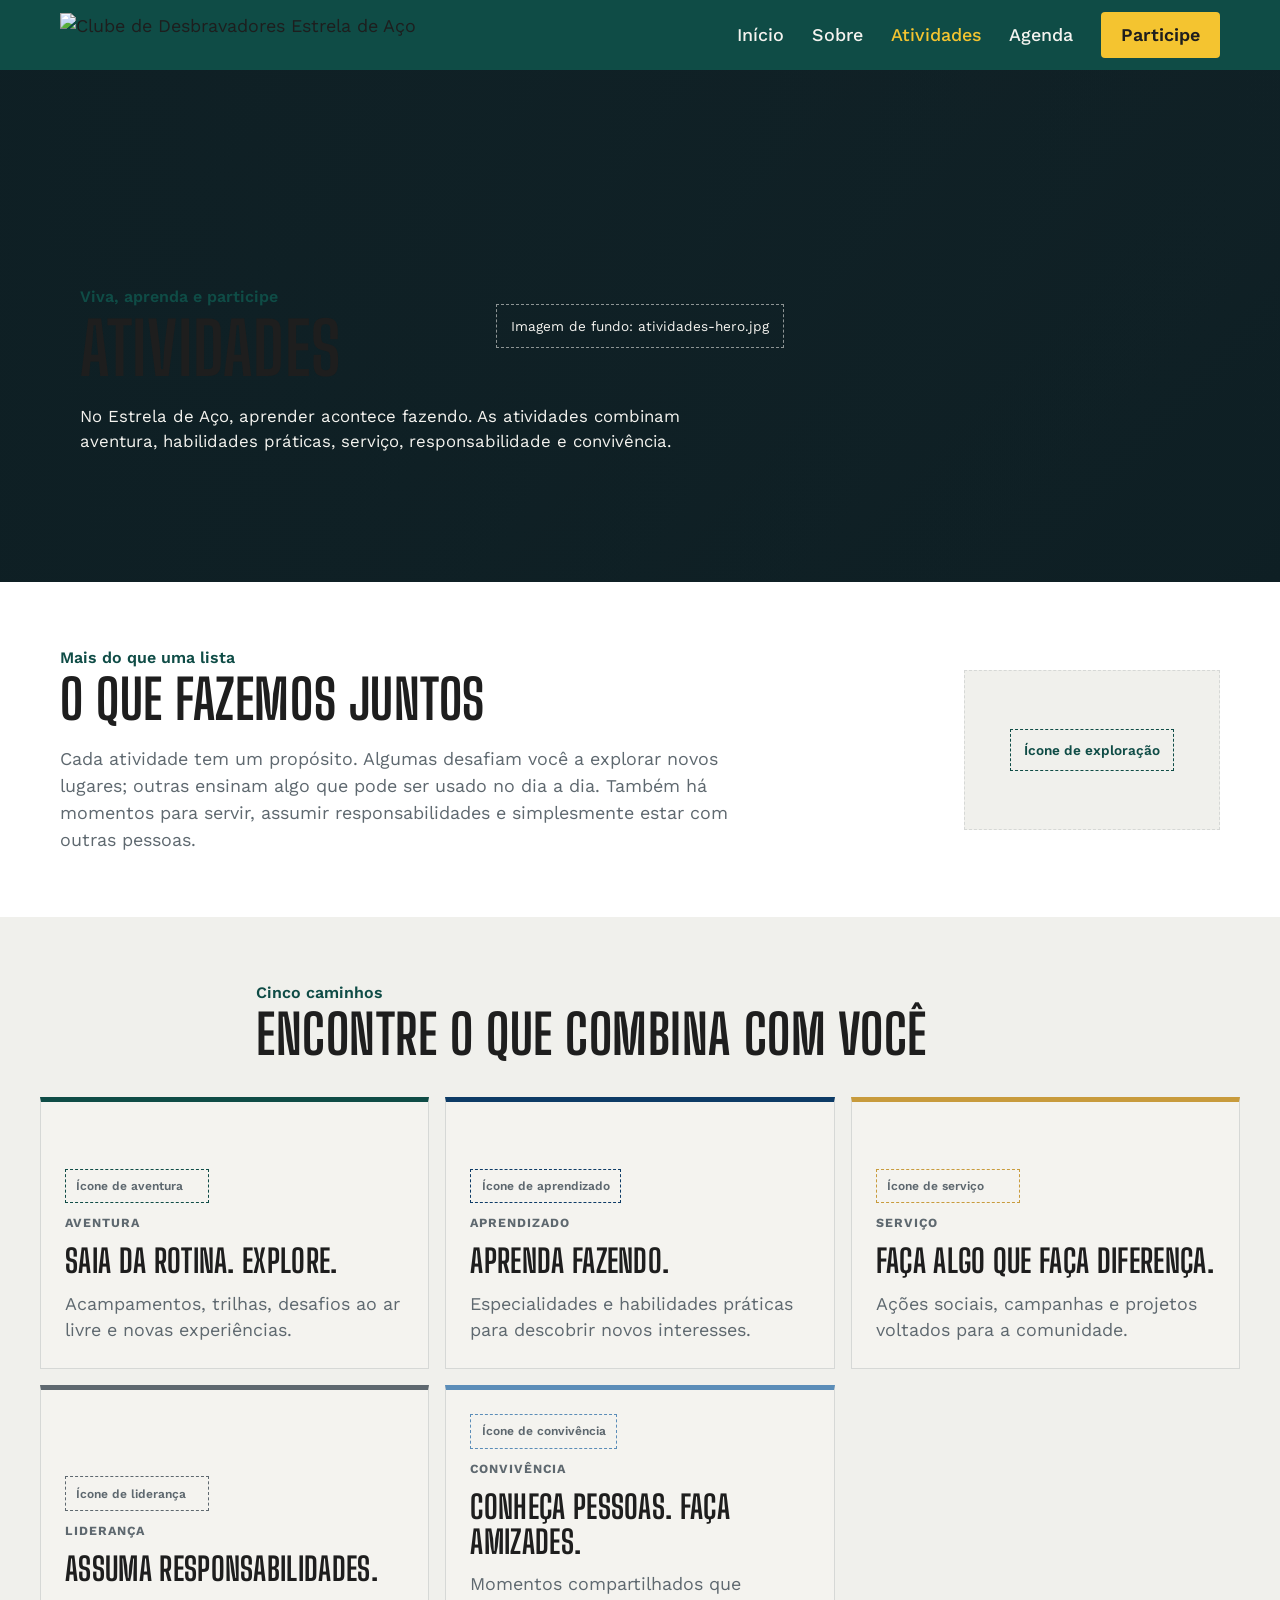
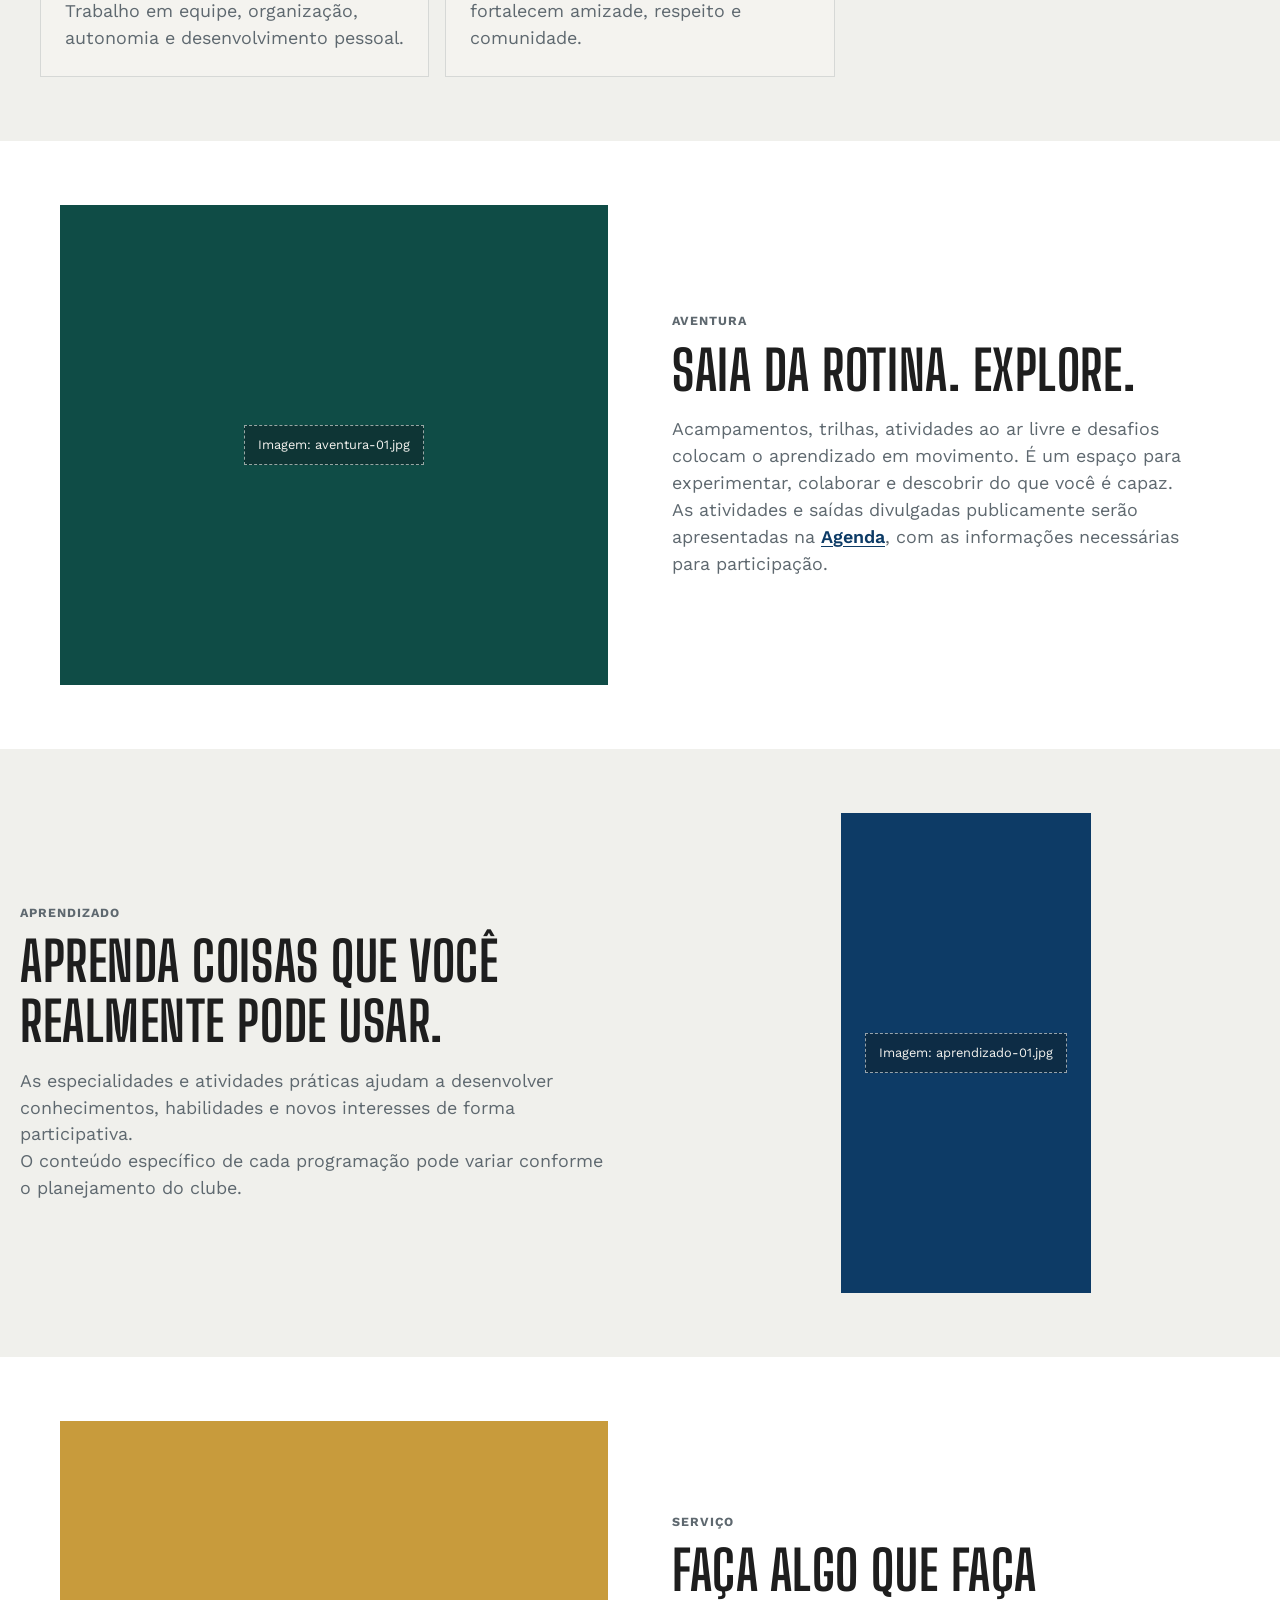
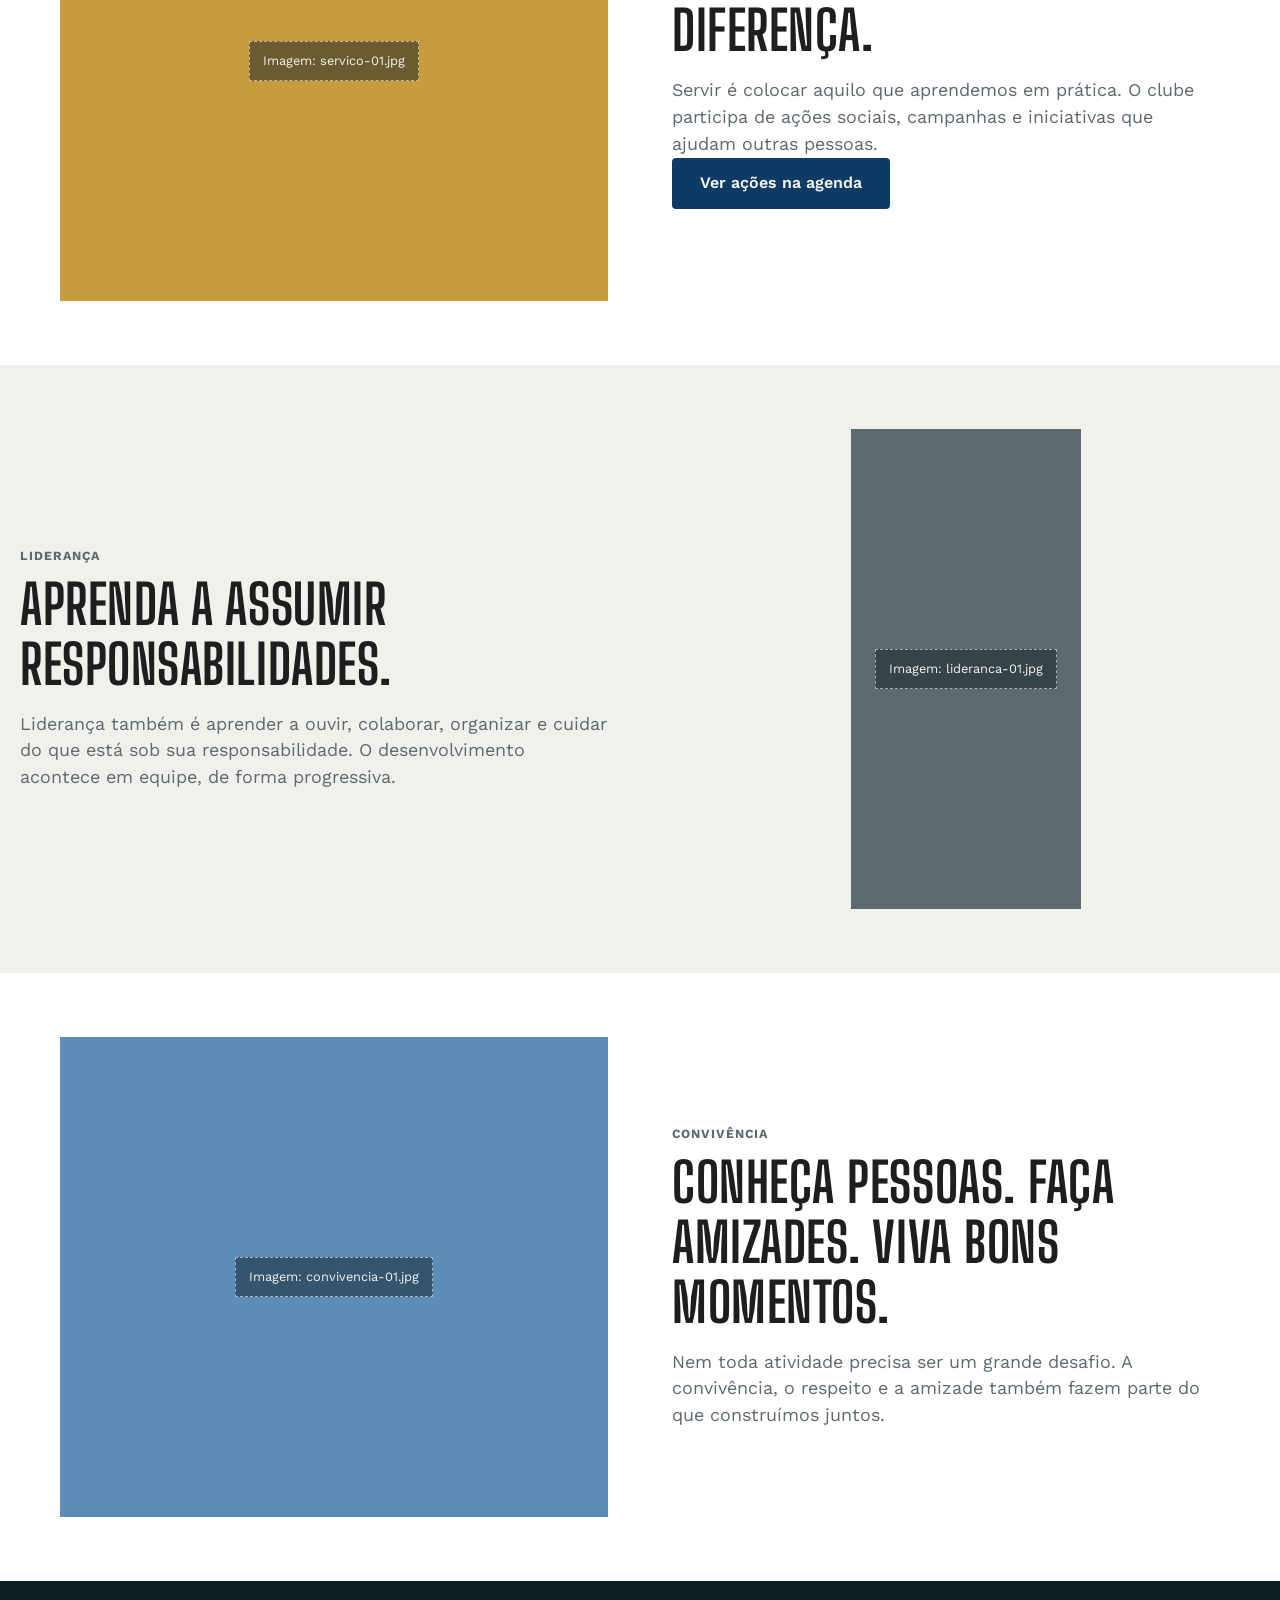
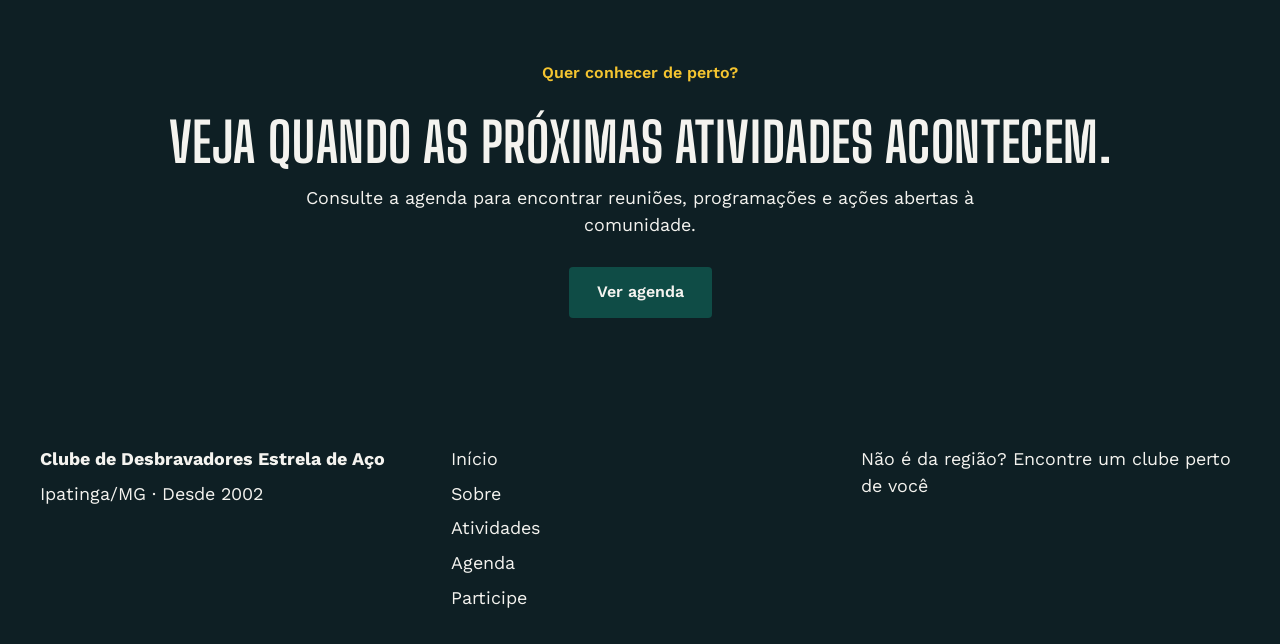
==== pages/atividades.html @ ca3115f8 "Atualizando arquivos" ====
<!DOCTYPE html>
<html lang="pt-BR">
<head>
  <meta charset="UTF-8">
  <meta name="viewport" content="width=device-width, initial-scale=1.0">
  <title>Atividades | Clube de Desbravadores Estrela de Aço</title>
  <meta name="description" content="Conheça as atividades do Clube de Desbravadores Estrela de Aço: aventura, aprendizado, serviço, liderança e convivência em Ipatinga/MG.">
  <link rel="preconnect" href="https://fonts.googleapis.com">
  <link rel="preconnect" href="https://fonts.gstatic.com" crossorigin>
  <link href="https://fonts.googleapis.com/css2?family=Big+Shoulders+Display:wght@600;700;800&family=Work+Sans:wght@400;500;600&display=swap" rel="stylesheet">
  <link rel="icon" href="../favicon.ico">
  <link rel="stylesheet" href="../css/base/variables.css">
  <link rel="stylesheet" href="../css/base/reset.css">
  <link rel="stylesheet" href="../css/base/typography.css">
  <link rel="stylesheet" href="../css/components/header.css">
  <link rel="stylesheet" href="../css/components/buttons.css">
  <link rel="stylesheet" href="../css/components/cards.css">
  <link rel="stylesheet" href="../css/components/footer.css">
  <link rel="stylesheet" href="../css/components/layout.css">
  <link rel="stylesheet" href="../css/pages/atividades.css">
</head>
<body>
  <a href="#conteudo-principal" class="skip-link">Pular para o conteúdo</a>

  <header class="site-header">
    <div class="site-header__inner">
      <a href="../index.html" class="site-header__logo">
        <!--
          [IMAGEM NECESSÁRIA]
          Nome sugerido: logo-header.png
          Local: assets/images/logo/
          Uso: logo do clube dentro do header.
          Descrição: versão da logo Estrela de Aço adequada para uso pequeno sobre
          fundo verde petróleo.
        -->
        <img src="../assets/images/logo/logo-header.png" alt="Clube de Desbravadores Estrela de Aço">
      </a>

      <nav class="site-header__nav" aria-label="Navegação principal">
        <button class="site-header__toggle" aria-expanded="false" aria-controls="menu-principal">
          <span class="visually-hidden">Abrir menu</span>
          <span class="site-header__toggle-icon" aria-hidden="true"></span>
        </button>

        <ul class="site-header__menu" id="menu-principal">
          <li><a href="../index.html">Início</a></li>
          <li><a href="sobre.html">Sobre</a></li>
          <li><a href="atividades.html" aria-current="page">Atividades</a></li>
          <li><a href="agenda.html">Agenda</a></li>
          <li><a href="participe.html" class="site-header__cta">Participe</a></li>
        </ul>
      </nav>
    </div>
  </header>

  <main id="conteudo-principal">
    <section class="page-header atividades-header">
      <!--
        [IMAGEM DE FUNDO NECESSÁRIA]
        Nome sugerido: atividades-hero.jpg
        Local: assets/images/activities/
        Proporção: 16:9 ou mais larga, alta resolução.
        Uso: imagem de fundo do cabeçalho da página Atividades.
        Descrição: fotografia real do Estrela de Aço em uma atividade ao ar livre,
        com espaço visual para leitura do título.
      -->
      <div class="atividades-header__placeholder" aria-hidden="true">
        <span>Imagem de fundo: atividades-hero.jpg</span>
      </div>

      <div class="page-header__content">
        <p class="eyebrow">Viva, aprenda e participe</p>
        <h1>Atividades</h1>
        <p>
          No Estrela de Aço, aprender acontece fazendo. As atividades combinam
          aventura, habilidades práticas, serviço, responsabilidade e convivência.
        </p>
      </div>
    </section>

    <section class="section atividades-introducao">
      <div class="atividades-introducao__conteudo">
        <p class="eyebrow">Mais do que uma lista</p>
        <h2>O que fazemos juntos</h2>
        <p>
          Cada atividade tem um propósito. Algumas desafiam você a explorar novos
          lugares; outras ensinam algo que pode ser usado no dia a dia. Também há
          momentos para servir, assumir responsabilidades e simplesmente estar
          com outras pessoas.
        </p>
      </div>

      <div class="atividades-introducao__icone" aria-hidden="true">
        <!--
          [ÍCONE NECESSÁRIO]
          Tipo: ícone de bússola/trilha/exploração.
          Local sugerido: assets/icons/
          Uso: apoio visual da introdução da página Atividades.
          Estilo: desenho simples, traço escuro, compatível com a identidade visual.
        -->
        <span>Ícone de exploração</span>
      </div>
    </section>

    <section class="section section--alt atividades-categorias" aria-labelledby="titulo-categorias">
      <div class="section-heading">
        <p class="eyebrow">Cinco caminhos</p>
        <h2 id="titulo-categorias">Encontre o que combina com você</h2>
      </div>

      <div class="atividades-categorias__grid">
        <a class="atividade-card atividade-card--aventura" href="#aventura">
          <span class="atividade-card__icone" aria-hidden="true">
            <!-- [ÍCONE NECESSÁRIO] Ícone de montanha/trilha — assets/icons/icon-aventura.svg -->
            Ícone de aventura
          </span>
          <span class="atividade-card__categoria">Aventura</span>
          <h3>Saia da rotina. Explore.</h3>
          <p>Acampamentos, trilhas, desafios ao ar livre e novas experiências.</p>
        </a>

        <a class="atividade-card atividade-card--aprendizado" href="#aprendizado">
          <span class="atividade-card__icone" aria-hidden="true">
            <!-- [ÍCONE NECESSÁRIO] Ícone de aprendizado/habilidade — assets/icons/icon-aprendizado.svg -->
            Ícone de aprendizado
          </span>
          <span class="atividade-card__categoria">Aprendizado</span>
          <h3>Aprenda fazendo.</h3>
          <p>Especialidades e habilidades práticas para descobrir novos interesses.</p>
        </a>

        <a class="atividade-card atividade-card--servico" href="#servico">
          <span class="atividade-card__icone" aria-hidden="true">
            <!-- [ÍCONE NECESSÁRIO] Ícone de mãos/serviço — assets/icons/icon-servico.svg -->
            Ícone de serviço
          </span>
          <span class="atividade-card__categoria">Serviço</span>
          <h3>Faça algo que faça diferença.</h3>
          <p>Ações sociais, campanhas e projetos voltados para a comunidade.</p>
        </a>

        <a class="atividade-card atividade-card--lideranca" href="#lideranca">
          <span class="atividade-card__icone" aria-hidden="true">
            <!-- [ÍCONE NECESSÁRIO] Ícone de liderança/equipe — assets/icons/icon-lideranca.svg -->
            Ícone de liderança
          </span>
          <span class="atividade-card__categoria">Liderança</span>
          <h3>Assuma responsabilidades.</h3>
          <p>Trabalho em equipe, organização, autonomia e desenvolvimento pessoal.</p>
        </a>

        <a class="atividade-card atividade-card--convivencia" href="#convivencia">
          <span class="atividade-card__icone" aria-hidden="true">
            <!-- [ÍCONE NECESSÁRIO] Ícone de pessoas/amizade — assets/icons/icon-convivencia.svg -->
            Ícone de convivência
          </span>
          <span class="atividade-card__categoria">Convivência</span>
          <h3>Conheça pessoas. Faça amizades.</h3>
          <p>Momentos compartilhados que fortalecem amizade, respeito e comunidade.</p>
        </a>
      </div>
    </section>

    <section class="section atividade-destaque" id="aventura">
      <div class="atividade-destaque__media atividade-destaque__media--aventura">
        <!--
          [IMAGEM NECESSÁRIA]
          Nome sugerido: aventura-01.jpg
          Local: assets/images/activities/
          Proporção: 4:3 ou 3:2.
          Uso: fotografia principal da categoria Aventura.
          Descrição: atividade real do clube ao ar livre, preferencialmente com
          trilha, acampamento, natureza ou desafio em equipe.
        -->
        <span>Imagem: aventura-01.jpg</span>
      </div>

      <div class="atividade-destaque__conteudo">
        <p class="atividade-destaque__categoria">Aventura</p>
        <h2>Saia da rotina. Explore.</h2>
        <p>
          Acampamentos, trilhas, atividades ao ar livre e desafios colocam o
          aprendizado em movimento. É um espaço para experimentar, colaborar e
          descobrir do que você é capaz.
        </p>
        <p>
          As atividades e saídas divulgadas publicamente serão apresentadas na
          <a href="agenda.html">Agenda</a>, com as informações necessárias para
          participação.
        </p>
      </div>
    </section>

    <section class="section section--alt atividade-destaque atividade-destaque--invertido" id="aprendizado">
      <div class="atividade-destaque__media atividade-destaque__media--aprendizado">
        <!--
          [IMAGEM NECESSÁRIA]
          Nome sugerido: aprendizado-01.jpg
          Local: assets/images/activities/
          Proporção: 4:3 ou 3:2.
          Uso: fotografia principal da categoria Aprendizado.
          Descrição: desbravadores aprendendo ou praticando uma habilidade.
        -->
        <span>Imagem: aprendizado-01.jpg</span>
      </div>

      <div class="atividade-destaque__conteudo">
        <p class="atividade-destaque__categoria">Aprendizado</p>
        <h2>Aprenda coisas que você realmente pode usar.</h2>
        <p>
          As especialidades e atividades práticas ajudam a desenvolver
          conhecimentos, habilidades e novos interesses de forma participativa.
        </p>
        <p>
          O conteúdo específico de cada programação pode variar conforme o
          planejamento do clube.
        </p>
      </div>
    </section>

    <section class="section atividade-destaque" id="servico">
      <div class="atividade-destaque__media atividade-destaque__media--servico">
        <!--
          [IMAGEM NECESSÁRIA]
          Nome sugerido: servico-01.jpg
          Local: assets/images/activities/
          Proporção: 4:3 ou 3:2.
          Uso: fotografia principal da categoria Serviço.
          Descrição: ação social, arrecadação, campanha ou atividade comunitária real.
        -->
        <span>Imagem: servico-01.jpg</span>
      </div>

      <div class="atividade-destaque__conteudo">
        <p class="atividade-destaque__categoria">Serviço</p>
        <h2>Faça algo que faça diferença.</h2>
        <p>
          Servir é colocar aquilo que aprendemos em prática. O clube participa
          de ações sociais, campanhas e iniciativas que ajudam outras pessoas.
        </p>
        <a href="agenda.html" class="btn btn--secondary">Ver ações na agenda</a>
      </div>
    </section>

    <section class="section section--alt atividade-destaque atividade-destaque--invertido" id="lideranca">
      <div class="atividade-destaque__media atividade-destaque__media--lideranca">
        <!--
          [IMAGEM NECESSÁRIA]
          Nome sugerido: lideranca-01.jpg
          Local: assets/images/activities/
          Proporção: 4:3 ou 3:2.
          Uso: fotografia principal da categoria Liderança.
          Descrição: equipe trabalhando junta, organização de atividade ou tarefa prática.
        -->
        <span>Imagem: lideranca-01.jpg</span>
      </div>

      <div class="atividade-destaque__conteudo">
        <p class="atividade-destaque__categoria">Liderança</p>
        <h2>Aprenda a assumir responsabilidades.</h2>
        <p>
          Liderança também é aprender a ouvir, colaborar, organizar e cuidar do
          que está sob sua responsabilidade. O desenvolvimento acontece em equipe,
          de forma progressiva.
        </p>
      </div>
    </section>

    <section class="section atividade-destaque" id="convivencia">
      <div class="atividade-destaque__media atividade-destaque__media--convivencia">
        <!--
          [IMAGEM NECESSÁRIA]
          Nome sugerido: convivencia-01.jpg
          Local: assets/images/activities/
          Proporção: 4:3 ou 3:2.
          Uso: fotografia principal da categoria Convivência.
          Descrição: momento de integração e amizade entre participantes.
        -->
        <span>Imagem: convivencia-01.jpg</span>
      </div>

      <div class="atividade-destaque__conteudo">
        <p class="atividade-destaque__categoria">Convivência</p>
        <h2>Conheça pessoas. Faça amizades. Viva bons momentos.</h2>
        <p>
          Nem toda atividade precisa ser um grande desafio. A convivência, o
          respeito e a amizade também fazem parte do que construímos juntos.
        </p>
      </div>
    </section>

    <section class="section cta-final on-dark atividades-cta">
      <p class="eyebrow">Quer conhecer de perto?</p>
      <h2>Veja quando as próximas atividades acontecem.</h2>
      <p class="text-on-dark">
        Consulte a agenda para encontrar reuniões, programações e ações abertas à comunidade.
      </p>
      <a href="agenda.html" class="btn btn--primary">Ver agenda</a>
    </section>
  </main>

  <footer class="site-footer on-dark">
    <div class="site-footer__inner">
      <div class="site-footer__coluna">
        <p><strong>Clube de Desbravadores Estrela de Aço</strong></p>
        <p>Ipatinga/MG · Desde 2002</p>
      </div>

      <nav class="site-footer__coluna" aria-label="Links do rodapé">
        <ul>
          <li><a href="../index.html">Início</a></li>
          <li><a href="sobre.html">Sobre</a></li>
          <li><a href="atividades.html">Atividades</a></li>
          <li><a href="agenda.html">Agenda</a></li>
          <li><a href="participe.html">Participe</a></li>
        </ul>
      </nav>

      <div class="site-footer__coluna">
        <!-- [PENDENTE] Links de redes sociais — ver integrations/social/ -->
        <p>
          Não é da região?
          <a href="https://www.adventistas.org/pt/desbravadores/encontre-um-clube/" target="_blank" rel="noopener">
            Encontre um clube perto de você
          </a>
        </p>
      </div>
    </div>
  </footer>

  <script src="../js/core/navigation.js"></script>
  <script src="../js/core/main.js"></script>
</body>
</html>
---- css/base/variables.css ----
/* ==========================================================================
   Clube de Desbravadores Estrela de Aço — Ipatinga/MG
   variables.css — Identidade visual (paleta v2)
   Local no projeto: css/base/variables.css
   ========================================================================== */

:root {

  /* ------------------------------------------------------------------
     1. CORES BRUTAS (paleta física)
     Não usar estas variáveis diretamente no CSS de componentes.
     Elas existem só para nomear os HEX uma única vez.
     Use sempre as variáveis SEMÂNTICAS da seção 2.
     ------------------------------------------------------------------ */

  /* Identidade principal */
  --raw-verde-petroleo:   #0F4C46;
  --raw-azul-profundo:    #0D3B66;
  --raw-grafite:          #1E1E1E;
  --raw-offwhite:         #F4F3EF;

  /* Destaques */
  --raw-dourado:          #C89B3C;
  --raw-amarelo:          #F4C430;
  --raw-vermelho:         #B83A32;

  /* Apoio */
  --raw-cinza-texto:      #5E686F; /* corrigido de #68727A — contraste AA */
  --raw-verde-natural:    #2E7D32;
  --raw-azul-ceu:         #5B8DB8;

  /* Fundos */
  --raw-fundo-base:       #F4F3EF; /* única cor de fundo claro do site */
  --raw-fundo-alt:        #F0F0EC; /* alternância entre seções */
  --raw-fundo-escuro:     #0E1F24; /* rodapé, CTA final, banners */
  --raw-fundo-textura:    #1A2A2F; /* overlay sobre foto, mapas, aventura */


  /* ------------------------------------------------------------------
     2. CORES SEMÂNTICAS (usar estas no CSS de componentes e páginas)
     ------------------------------------------------------------------ */

  /* Marca / identidade */
  --color-primary:        var(--raw-verde-petroleo);
  --color-secondary:      var(--raw-azul-profundo);

  /* Texto */
  --color-text:           var(--raw-grafite);
  --color-text-secondary: var(--raw-cinza-texto);
  --color-text-on-dark:   var(--raw-offwhite);
  --color-text-on-accent: var(--raw-grafite); /* texto sobre amarelo/dourado */

  /* Fundos */
  --color-background:     var(--raw-fundo-base);
  --color-background-alt: var(--raw-fundo-alt);
  --color-surface-dark:   var(--raw-fundo-escuro);
  --color-surface-texture:var(--raw-fundo-textura);

  /* Destaque / ação */
  --color-accent:         var(--raw-amarelo);   /* botão de destaque, hover, links no dark */
  --color-accent-special: var(--raw-dourado);   /* uso decorativo: borda, ícone, fundo escuro — NUNCA texto em fundo claro */
  --color-danger:         var(--raw-vermelho);  /* alerta / erro — nunca CTA comum */

  /* Apoio visual (uso pontual, nunca em texto longo) */
  --color-support-green:  var(--raw-verde-natural);
  --color-support-blue:   var(--raw-azul-ceu);   /* ícone/chip — evitar como texto/traço fino em fundo claro */

  /* Bordas */
  --color-border:         #D6D8D6;
  --color-border-active:  var(--raw-verde-petroleo);
  --color-border-danger:  var(--raw-vermelho);


  /* ------------------------------------------------------------------
     3. CATEGORIAS DE ATIVIDADES
     (reaproveitam cores já existentes — não são cores novas)
     ------------------------------------------------------------------ */

  --category-aventura:     var(--raw-verde-petroleo);
  --category-aprendizado:  var(--raw-azul-profundo);
  --category-servico:      var(--raw-dourado);
  --category-lideranca:    var(--raw-cinza-texto);
  --category-convivencia:  var(--raw-azul-ceu);

  /* Agenda usa o dourado como cor temática — só em borda/ícone/fundo escuro */
  --color-agenda-accent:   var(--raw-dourado);


  /* ------------------------------------------------------------------
     4. TIPOGRAFIA (placeholder — ajustar quando a fonte for escolhida)
     ------------------------------------------------------------------ */

  --font-primary: system-ui, -apple-system, "Segoe UI", sans-serif;
}

/* ==========================================================================
   REGRAS DE USO — ler antes de aplicar cor em um componente novo

   1. Nunca use --raw-* fora deste arquivo. Sempre use as variáveis
      semânticas (--color-*, --category-*).

   2. --color-accent-special (dourado) e --color-support-blue (azul céu)
      NÃO passam no contraste WCAG AA como texto sobre --color-background.
      Use-as apenas em: borda, ícone, fundo de chip/etiqueta com texto
      escuro por cima, ou sobre --color-surface-dark.

   3. --color-danger (vermelho) é só para alerta, erro ou aviso importante.
      Nunca usar como botão "Participar" ou CTA comum.

   4. --color-background e --color-background-alt são o único par de
      contraste de fundo claro do site. Alternar entre eles para separar
      seções — não introduzir um terceiro tom de fundo claro.
   ========================================================================== */
---- css/base/typography.css ----
/* ==========================================================================
   Clube de Desbravadores Estrela de Aço
   typography.css — escala tipográfica
   Local no projeto: css/base/typography.css

   Fontes carregadas via Google Fonts no <head> de cada página:
   Big Shoulders Display (títulos) + Work Sans (texto corrido).
   Ver seção 4 do docs/design-system.md para o raciocínio da escolha.
   ========================================================================== */

:root {
  --font-heading: "Big Shoulders Display", var(--font-primary);
  --font-body: "Work Sans", var(--font-primary);

  /* Escala tipográfica fluida (mobile-first, cresce com a viewport) */
  --text-xs:   clamp(0.75rem, 0.72rem + 0.15vw, 0.85rem);
  --text-sm:   clamp(0.875rem, 0.84rem + 0.2vw, 1rem);
  --text-base: clamp(1rem, 0.96rem + 0.2vw, 1.125rem);
  --text-lg:   clamp(1.125rem, 1.05rem + 0.4vw, 1.375rem);
  --text-xl:   clamp(1.375rem, 1.25rem + 0.6vw, 1.75rem);
  --text-2xl:  clamp(1.75rem, 1.5rem + 1.2vw, 2.5rem);
  --text-3xl:  clamp(2.25rem, 1.8rem + 2vw, 3.5rem);
  --text-4xl:  clamp(2.75rem, 2.1rem + 3vw, 4.5rem);
}

body {
  font-family: var(--font-body);
  font-size: var(--text-base);
  color: var(--color-text);
}

h1, h2, h3, h4 {
  font-family: var(--font-heading);
  font-weight: 700;
  text-transform: uppercase;
  letter-spacing: 0.01em;
  line-height: 1.1;
  color: var(--color-text);
}

h1 { font-size: var(--text-4xl); }
h2 { font-size: var(--text-3xl); }
h3 { font-size: var(--text-2xl); }
h4 { font-size: var(--text-xl); }

p {
  max-width: 65ch;
}

p, li {
  font-size: var(--text-base);
}

.text-secondary {
  color: var(--color-text-secondary);
}

.text-on-dark {
  color: var(--color-text-on-dark);
}

.eyebrow {
  font-family: var(--font-body);
  font-size: var(--text-sm);
  font-weight: 600;
  color: var(--color-primary);
}

/* Sobre fundo escuro, títulos e texto viram off-white automaticamente
   dentro de qualquer seção marcada com .on-dark (ver components/) */
.on-dark h1, .on-dark h2, .on-dark h3, .on-dark h4, .on-dark p {
  color: var(--color-text-on-dark);
}
---- css/components/header.css ----
/* ==========================================================================
   site-header — header.css
   Local no projeto: css/components/header.css
   ========================================================================== */

.site-header {
  background: var(--color-primary);
  position: sticky;
  top: 0;
  z-index: 100;
}

.site-header__inner {
  max-width: 1200px;
  margin: 0 auto;
  padding: 0.75rem 1.25rem;
  display: flex;
  align-items: center;
  justify-content: space-between;
}

.site-header__logo img {
  height: 44px;
  width: auto;
}

/* ---- Toggle (hambúrguer), visível só em telas estreitas ---- */
.site-header__toggle {
  display: block;
  width: 44px;
  height: 44px;
  position: relative;
}

.site-header__toggle-icon,
.site-header__toggle-icon::before,
.site-header__toggle-icon::after {
  content: "";
  position: absolute;
  left: 10px;
  right: 10px;
  height: 2px;
  background: var(--color-text-on-dark);
  transition: transform 0.2s ease, opacity 0.2s ease;
}

.site-header__toggle-icon { top: 21px; }
.site-header__toggle-icon::before { top: -8px; }
.site-header__toggle-icon::after { top: 8px; }

.site-header__toggle[aria-expanded="true"] .site-header__toggle-icon {
  background: transparent;
}
.site-header__toggle[aria-expanded="true"] .site-header__toggle-icon::before {
  transform: translateY(8px) rotate(45deg);
}
.site-header__toggle[aria-expanded="true"] .site-header__toggle-icon::after {
  transform: translateY(-8px) rotate(-45deg);
}

/* ---- Menu ---- */
.site-header__menu {
  position: absolute;
  top: 100%;
  left: 0;
  right: 0;
  background: var(--color-primary);
  flex-direction: column;
  padding: 0 1.25rem 1.25rem;
  display: none;
}

.site-header__menu.is-open {
  display: flex;
}

.site-header__menu li {
  border-top: 1px solid rgba(244, 243, 239, 0.15);
}

.site-header__menu a {
  display: block;
  padding: 0.9rem 0;
  color: var(--color-text-on-dark);
  font-weight: 500;
}

.site-header__menu a:hover,
.site-header__menu a[aria-current="page"] {
  color: var(--color-accent);
}

.site-header__menu .site-header__cta {
  display: inline-block;
  margin-top: 0.75rem;
  padding: 0.6rem 1.25rem;
  background: var(--color-accent);
  color: var(--color-text-on-accent);
  border-radius: 4px;
  font-weight: 600;
}

/* ---- Desktop ---- */
@media (min-width: 860px) {
  .site-header__toggle {
    display: none;
  }

  .site-header__menu {
    position: static;
    display: flex;
    flex-direction: row;
    align-items: center;
    gap: 1.75rem;
    padding: 0;
    background: transparent;
  }

  .site-header__menu li {
    border-top: none;
  }

  .site-header__menu a {
    padding: 0.5rem 0;
  }

  .site-header__menu .site-header__cta {
    margin-top: 0;
  }
}
---- css/components/buttons.css ----
/* ==========================================================================
   buttons.css
   Local no projeto: css/components/buttons.css
   ========================================================================== */

.btn {
  display: inline-block;
  padding: 0.85rem 1.75rem;
  border-radius: 4px;
  font-weight: 600;
  font-size: var(--text-sm);
  text-align: center;
  transition: background-color 0.15s ease, color 0.15s ease, transform 0.1s ease;
}

.btn:active {
  transform: translateY(1px);
}

/* Botão principal — ações mais importantes (Participar, Inscrever-me) */
.btn--primary {
  background: var(--color-primary);
  color: var(--color-text-on-dark);
}
.btn--primary:hover {
  background: #0b3b36;
}

/* Botão secundário — Saiba mais, Ver detalhes */
.btn--secondary {
  background: var(--color-secondary);
  color: var(--color-text-on-dark);
}
.btn--secondary:hover {
  background: #0a2e51;
}

/* Botão de destaque — Ver agenda, chamadas especiais */
.btn--accent {
  background: var(--color-accent);
  color: var(--color-text-on-accent);
}
.btn--accent:hover {
  background: #e0b420;
}

/* Botão de alerta — usar só para avisos reais, nunca CTA comum */
.btn--danger {
  background: var(--color-danger);
  color: var(--color-text-on-dark);
}

/* Variante outline — usar sobre foto/fundo escuro (ex: hero) */
.btn--outline {
  background: transparent;
  border: 2px solid var(--color-text-on-dark);
  color: var(--color-text-on-dark);
}
.btn--outline:hover {
  background: var(--color-text-on-dark);
  color: var(--color-primary);
}
---- css/components/cards.css ----
/* ==========================================================================
   cards.css
   Local no projeto: css/components/cards.css
   ========================================================================== */

.card {
  background: var(--color-background-alt);
  border: 1px solid var(--color-border);
  border-radius: 6px;
  padding: 1.25rem;
  display: flex;
  flex-direction: column;
  gap: 0.5rem;
}

/* Etiqueta de categoria — só uma faixa de cor, nunca o card inteiro pintado */
.card__categoria {
  display: inline-block;
  align-self: flex-start;
  padding: 0.25rem 0.75rem;
  border-radius: 999px;
  font-size: var(--text-xs);
  font-weight: 600;
  color: var(--color-text-on-dark);
}

.card__categoria[data-categoria="aventura"]     { background: var(--category-aventura); }
.card__categoria[data-categoria="aprendizado"]  { background: var(--category-aprendizado); }
.card__categoria[data-categoria="servico"]      { background: var(--category-servico); color: var(--color-text-on-accent); }
.card__categoria[data-categoria="lideranca"]    { background: var(--category-lideranca); }
.card__categoria[data-categoria="convivencia"]  { background: var(--category-convivencia); color: var(--color-text-on-accent); }

.card__titulo {
  font-size: var(--text-lg);
  margin: 0;
}

.card__data {
  color: var(--color-text-secondary);
  font-size: var(--text-sm);
}
---- css/components/footer.css ----
/* ==========================================================================
   site-footer — footer.css
   Local no projeto: css/components/footer.css
   ========================================================================== */

.site-footer {
  background: var(--color-surface-dark);
  padding: 3rem 1.25rem 2rem;
}

.site-footer__inner {
  max-width: 1200px;
  margin: 0 auto;
  display: grid;
  gap: 2rem;
  grid-template-columns: 1fr;
}

.site-footer__coluna p {
  max-width: none;
  margin-bottom: 0.5rem;
}

.site-footer__coluna ul {
  display: flex;
  flex-direction: column;
  gap: 0.5rem;
}

.site-footer__coluna a {
  color: var(--color-text-on-dark);
}

.site-footer__coluna a:hover {
  color: var(--color-accent);
}

@media (min-width: 700px) {
  .site-footer__inner {
    grid-template-columns: repeat(3, 1fr);
  }
}
---- css/components/layout.css ----
/* ==========================================================================
   layout.css — estrutura de seção reutilizável em todas as páginas
   Local no projeto: css/components/layout.css

   Contém os blocos de layout genéricos (.section, .page-header, .cta-final)
   usados por Home e por todas as páginas internas. Estilo específico de
   uma página (ex.: hero, mosaico de fotos) continua em css/pages/*.css.
   ========================================================================== */

.section {
  padding: 4rem 1.25rem;
  max-width: 1200px;
  margin: 0 auto;
}

.section--alt {
  background: var(--color-background-alt);
  max-width: none;
}
.section--alt > * {
  max-width: 1200px;
  margin-left: auto;
  margin-right: auto;
}

.section.on-dark {
  background: var(--color-surface-dark);
  max-width: none;
  text-align: center;
  padding: 5rem 1.25rem;
}

/* ---- Cabeçalho simples de página interna (Sobre, Atividades, etc.) ---- */
.page-header {
  background: var(--color-background-alt);
  padding: 4rem 1.25rem 3rem;
}

.page-header__inner {
  max-width: 700px;
  margin: 0 auto;
}

.page-header__inner h1 {
  margin: 0.5rem 0 1rem;
}

/* ---- CTA final (reutilizado em todas as páginas) ---- */
.cta-final h2 {
  margin-bottom: 0.75rem;
}

.cta-final p {
  margin: 0 auto 1.75rem;
}
---- css/pages/atividades.css ----
/*
  Clube de Desbravadores Estrela de Aço
  atividades.css — Página Atividades
  Local no projeto: css/pages/atividades.css

  Imagens desta página são intencionalmente placeholders.
  Os locais e nomes sugeridos estão indicados no HTML.
*/

.atividades-header {
  position: relative;
  min-height: 28rem;
  display: grid;
  align-items: end;
  overflow: hidden;
  isolation: isolate;
  background: var(--color-surface-texture);
}

.atividades-header__placeholder {
  position: absolute;
  inset: 0;
  z-index: -2;
  display: grid;
  place-items: center;
  padding: 2rem;
  background:
    linear-gradient(
      135deg,
      var(--color-surface-texture),
      var(--color-surface-dark)
    );
}

.atividades-header__placeholder::before {
  content: "";
  position: absolute;
  inset: 0;
  background:
    linear-gradient(
      90deg,
      rgba(14, 31, 36, 0.96) 0%,
      rgba(14, 31, 36, 0.76) 52%,
      rgba(14, 31, 36, 0.48) 100%
    );
}

.atividades-header__placeholder span {
  position: relative;
  z-index: 1;
  padding: 0.65rem 0.9rem;
  border: 1px dashed rgba(244, 243, 239, 0.55);
  color: var(--color-text-on-dark);
  font-size: 0.85rem;
  text-align: center;
}

.atividades-header__placeholder::after {
  content: "";
  position: absolute;
  inset: 0;
  z-index: -1;
  /*
    [IMAGEM DE FUNDO]
    Quando a foto real estiver disponível, adicionar:
    background:
      linear-gradient(...),
      url("../../assets/images/activities/atividades-hero.jpg") center/cover no-repeat;
  */
}

.atividades-header .page-header__content {
  width: min(100% - 2rem, 70rem);
  margin-inline: auto;
  padding-block: 5rem 4rem;
  color: var(--color-text-on-dark);
}

.atividades-header h1 {
  margin-bottom: 1rem;
}

.atividades-header .page-header__content > p:last-child {
  max-width: 42rem;
  color: var(--color-text-on-dark);
  font-size: 1.05rem;
}

.atividades-introducao {
  display: grid;
  gap: 2rem;
  align-items: center;
}

.atividades-introducao__conteudo {
  max-width: 46rem;
}

.atividades-introducao__conteudo h2 {
  margin-bottom: 1rem;
}

.atividades-introducao__conteudo p:last-child {
  color: var(--color-text-secondary);
}

.atividades-introducao__icone {
  min-height: 10rem;
  display: grid;
  place-items: center;
  border: 1px dashed var(--color-border);
  background: var(--color-background-alt);
  color: var(--color-text-secondary);
  text-align: center;
}

.atividades-introducao__icone span {
  padding: 0.6rem 0.8rem;
  border: 1px dashed var(--color-primary);
  color: var(--color-primary);
  font-size: 0.85rem;
  font-weight: 600;
}

.atividades-categorias .section-heading {
  max-width: 48rem;
  margin-bottom: 2rem;
}

.atividades-categorias__grid {
  display: grid;
  gap: 1rem;
}

.atividade-card {
  display: flex;
  min-height: 15rem;
  flex-direction: column;
  justify-content: flex-end;
  gap: 0.7rem;
  padding: 1.5rem;
  border: 1px solid var(--color-border);
  border-top: 0.35rem solid var(--categoria-cor);
  background: var(--color-background);
  color: var(--color-text);
  transition:
    transform 180ms ease,
    border-color 180ms ease,
    box-shadow 180ms ease;
}

.atividade-card:hover {
  transform: translateY(-0.2rem);
  border-color: var(--categoria-cor);
  box-shadow: 0 0.7rem 1.8rem rgba(14, 31, 36, 0.1);
}

.atividade-card:focus-visible {
  outline: 3px solid var(--color-accent);
  outline-offset: 3px;
}

.atividade-card__icone {
  align-self: flex-start;
  min-width: 9rem;
  padding: 0.45rem 0.65rem;
  border: 1px dashed var(--categoria-cor);
  color: var(--color-text-secondary);
  font-size: 0.75rem;
  font-weight: 600;
}

/*
  Correção: a categoria como cor de TEXTO não é usada aqui de propósito.
  1) --categoria-cor só existe dentro de .atividade-card (não chega até as
     seções .atividade-destaque, que ficam fora desse escopo).
  2) A cor de "Serviço" é o dourado, que reprova contraste WCAG como texto
     sobre fundo claro (ver docs/design-system.md, seção 4.2).
  A identidade de cada categoria continua visível pela borda do card e pelo
  fundo da imagem de destaque — não precisa duplicar na cor do texto.
*/
.atividade-card__categoria,
.atividade-destaque__categoria {
  color: var(--color-text-secondary);
  font-size: 0.78rem;
  font-weight: 700;
  letter-spacing: 0.08em;
  text-transform: uppercase;
}

.atividade-card h3 {
  margin: 0;
  font-size: clamp(1.5rem, 3vw, 2rem);
}

.atividade-card p {
  margin: 0;
  color: var(--color-text-secondary);
}

.atividade-card--aventura {
  --categoria-cor: var(--category-aventura);
}

.atividade-card--aprendizado {
  --categoria-cor: var(--category-aprendizado);
}

.atividade-card--servico {
  --categoria-cor: var(--category-servico);
}

.atividade-card--lideranca {
  --categoria-cor: var(--category-lideranca);
}

.atividade-card--convivencia {
  --categoria-cor: var(--category-convivencia);
}

.atividade-destaque {
  display: grid;
  gap: 2rem;
  align-items: center;
}

.atividade-destaque__media {
  min-height: 20rem;
  display: grid;
  place-items: center;
  padding: 1.5rem;
  background: var(--color-surface-texture);
  color: var(--color-text-on-dark);
  text-align: center;
  overflow: hidden;
  position: relative;
}

.atividade-destaque__media span {
  padding: 0.6rem 0.8rem;
  border: 1px dashed rgba(244, 243, 239, 0.6);
  background: rgba(14, 31, 36, 0.5);
  font-size: 0.8rem;
}

.atividade-destaque__media::after {
  content: "";
  position: absolute;
  inset: 0;
  /*
    [IMAGEM NECESSÁRIA]
    A foto real deve ser aplicada como background-image nesta camada.
    Exemplos:
    aventura-01.jpg
    aprendizado-01.jpg
    servico-01.jpg
    lideranca-01.jpg
    convivencia-01.jpg
  */
  background-position: center;
  background-size: cover;
  background-repeat: no-repeat;
  opacity: 0.16;
  pointer-events: none;
}

.atividade-destaque__media--aventura {
  background-color: var(--category-aventura);
}

.atividade-destaque__media--aprendizado {
  background-color: var(--category-aprendizado);
}

.atividade-destaque__media--servico {
  background-color: var(--category-servico);
}

.atividade-destaque__media--lideranca {
  background-color: var(--category-lideranca);
}

.atividade-destaque__media--convivencia {
  background-color: var(--category-convivencia);
}

.atividade-destaque__conteudo {
  max-width: 42rem;
}

.atividade-destaque__conteudo h2 {
  margin-block: 0.6rem 1rem;
}

.atividade-destaque__conteudo p {
  color: var(--color-text-secondary);
}

.atividade-destaque__conteudo a:not(.btn) {
  color: var(--color-secondary);
  font-weight: 600;
  text-decoration: underline;
  text-underline-offset: 0.15em;
}

.atividade-destaque__conteudo a:not(.btn):hover {
  color: var(--color-primary);
}

.atividades-cta {
  text-align: center;
}

.atividades-cta .eyebrow {
  color: var(--color-accent);
}

.atividades-cta p:not(.eyebrow) {
  max-width: 42rem;
  margin-inline: auto;
}

@media (min-width: 40rem) {
  .atividades-header {
    min-height: 32rem;
  }

  .atividades-header .page-header__content {
    padding-block: 7rem 5rem;
  }

  .atividades-introducao {
    grid-template-columns: minmax(0, 1fr) 16rem;
  }

  .atividades-categorias__grid {
    grid-template-columns: repeat(2, minmax(0, 1fr));
  }

  .atividade-card:last-child {
    grid-column: 1 / -1;
  }

  .atividade-destaque {
    grid-template-columns: minmax(0, 1.05fr) minmax(0, 0.95fr);
  }

  .atividade-destaque__media {
    min-height: 26rem;
  }

  .atividade-destaque--invertido .atividade-destaque__media {
    order: 2;
  }

  .atividade-destaque--invertido .atividade-destaque__conteudo {
    order: 1;
  }
}

@media (min-width: 64rem) {
  .atividades-categorias__grid {
    grid-template-columns: repeat(3, minmax(0, 1fr));
  }

  .atividade-card:last-child {
    grid-column: auto;
  }

  .atividade-card {
    min-height: 17rem;
  }

  .atividade-destaque {
    grid-template-columns: minmax(0, 1fr) minmax(0, 1fr);
    gap: 4rem;
  }

  .atividade-destaque__media {
    min-height: 30rem;
  }
}

@media (prefers-reduced-motion: reduce) {
  .atividade-card {
    transition: none;
  }

  .atividade-card:hover {
    transform: none;
  }
}
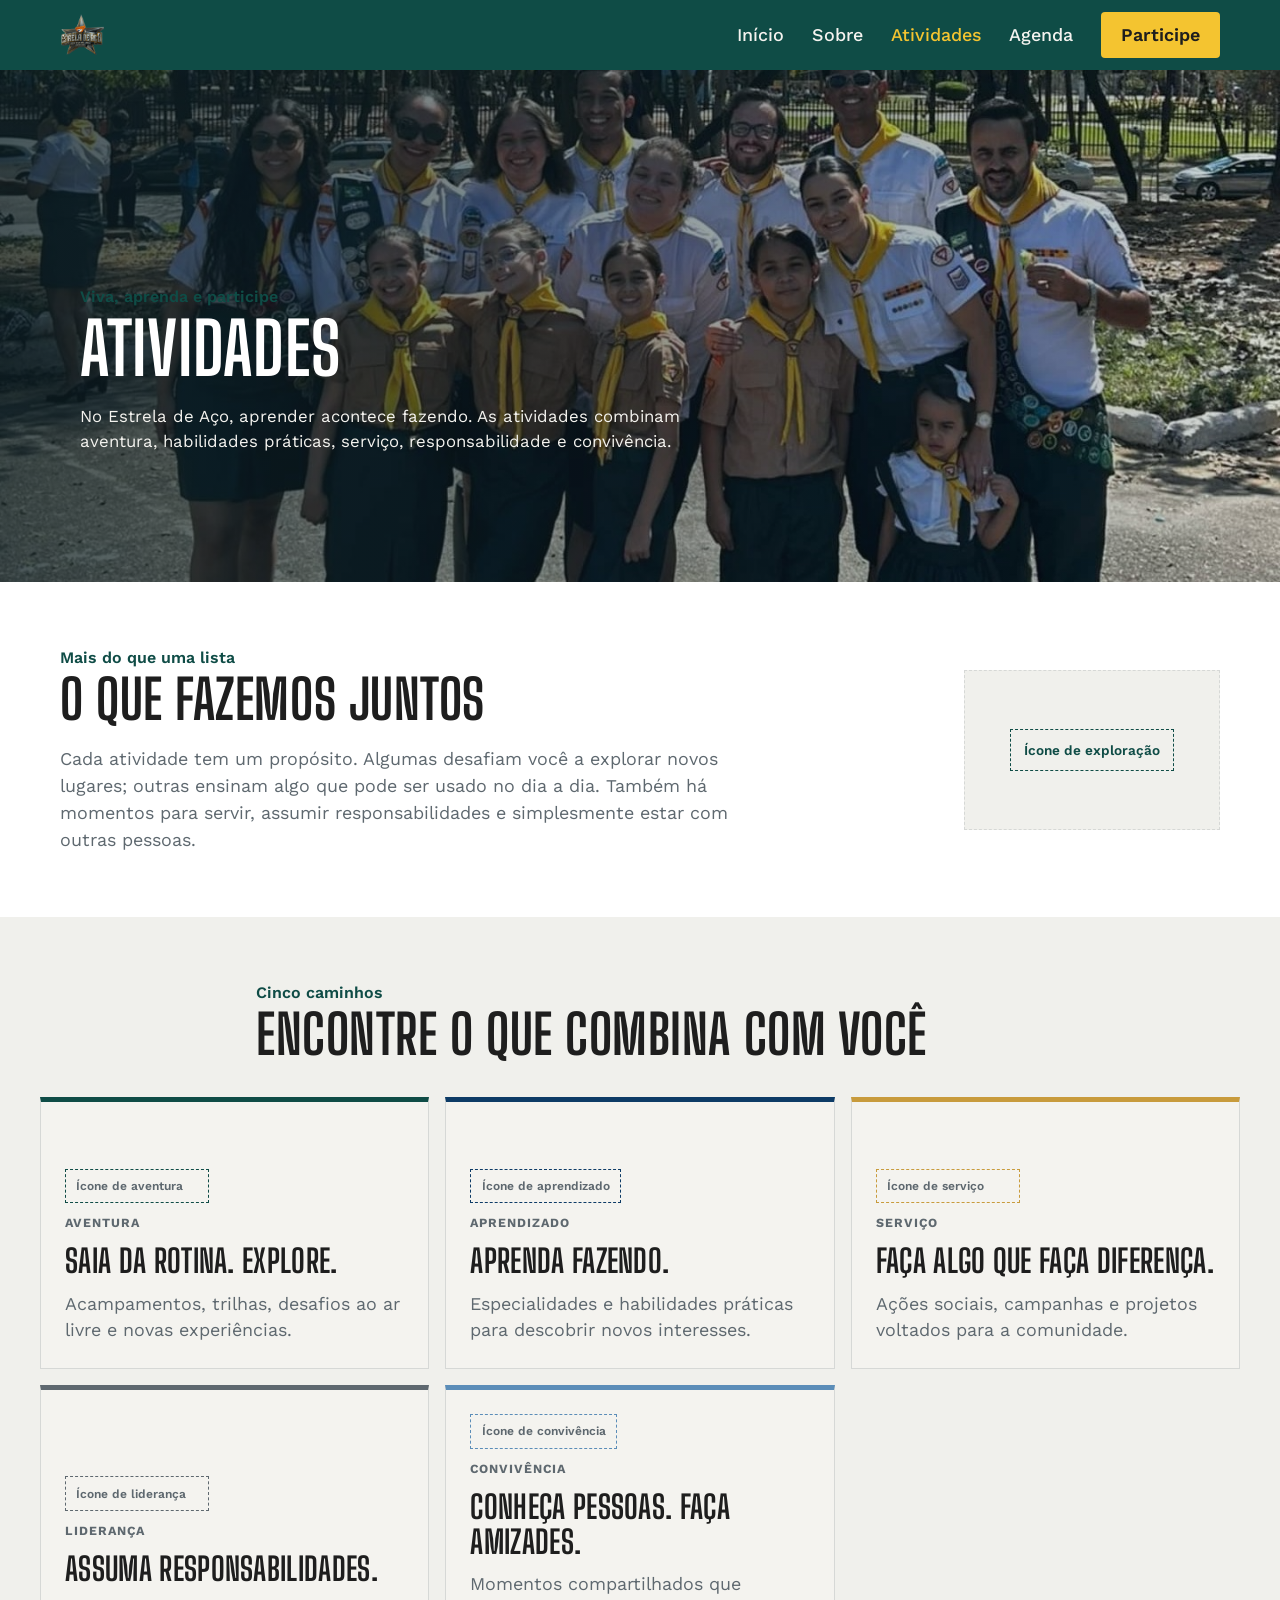
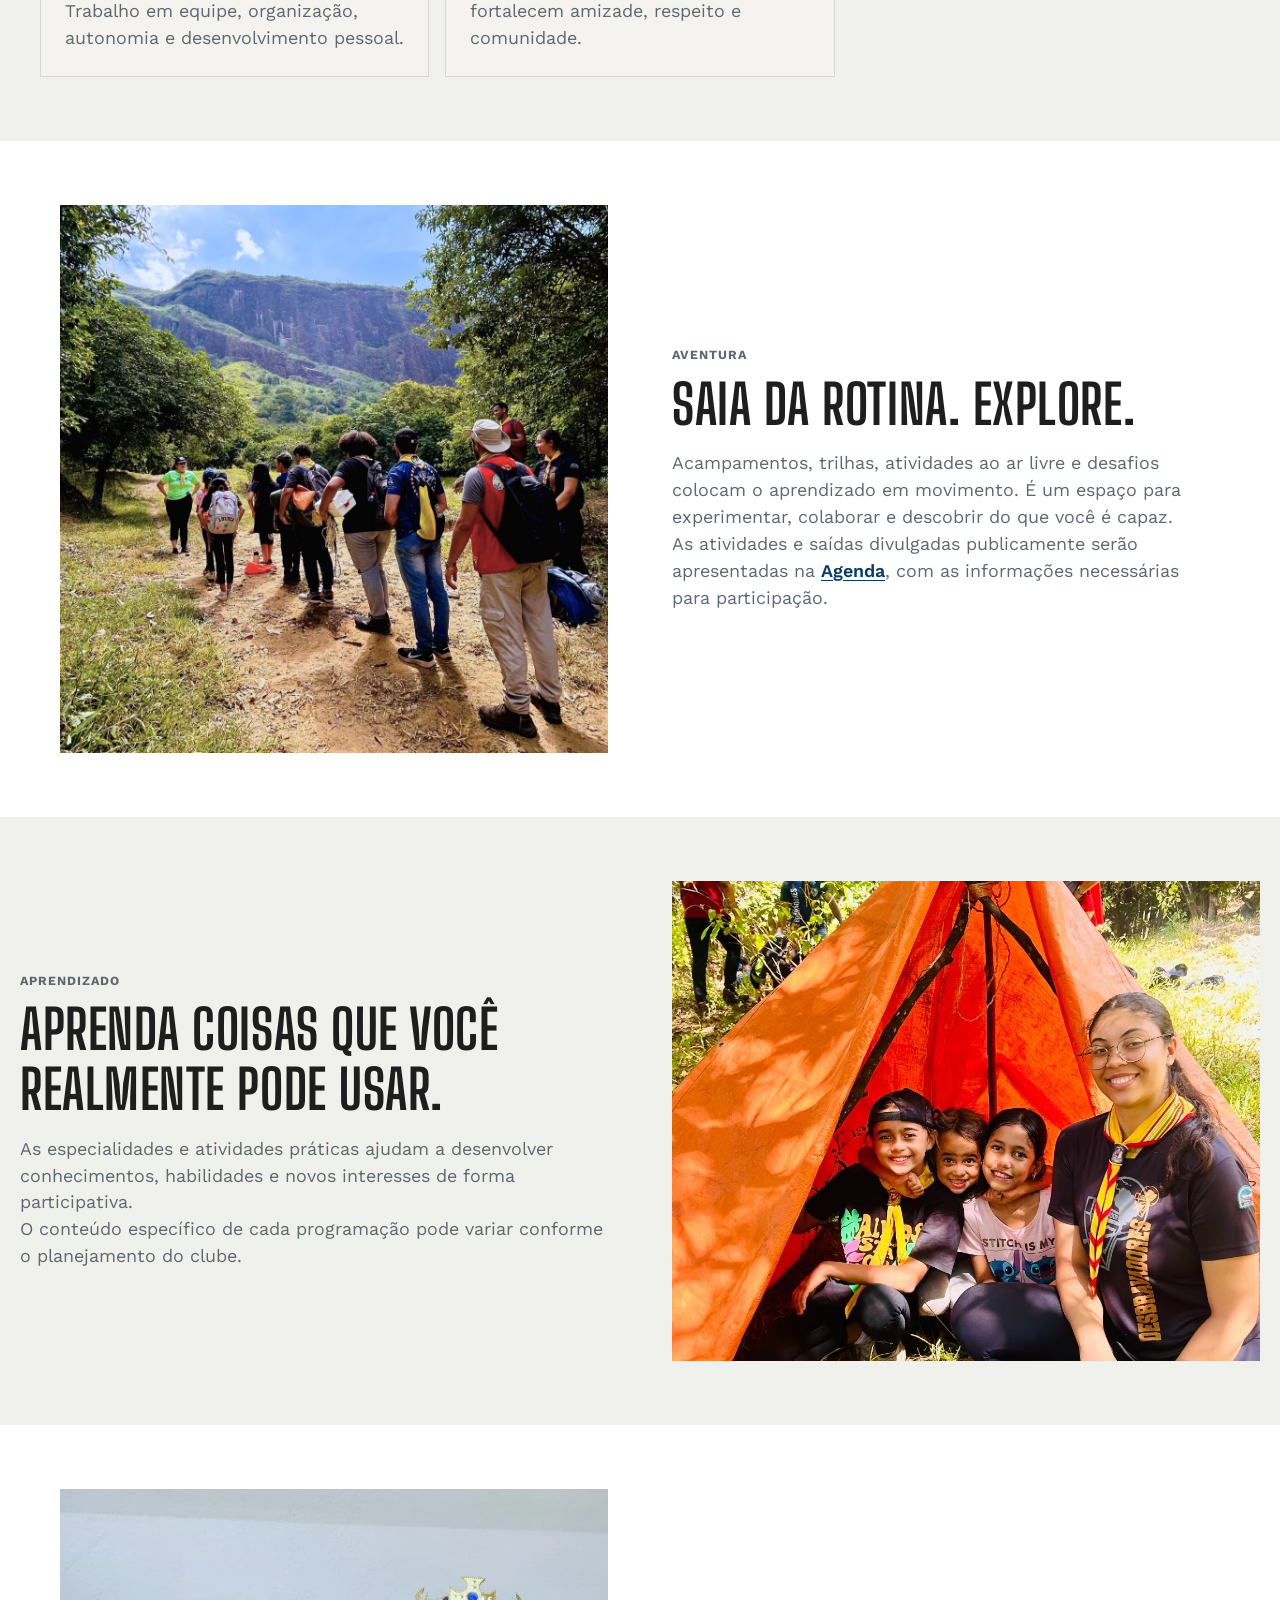
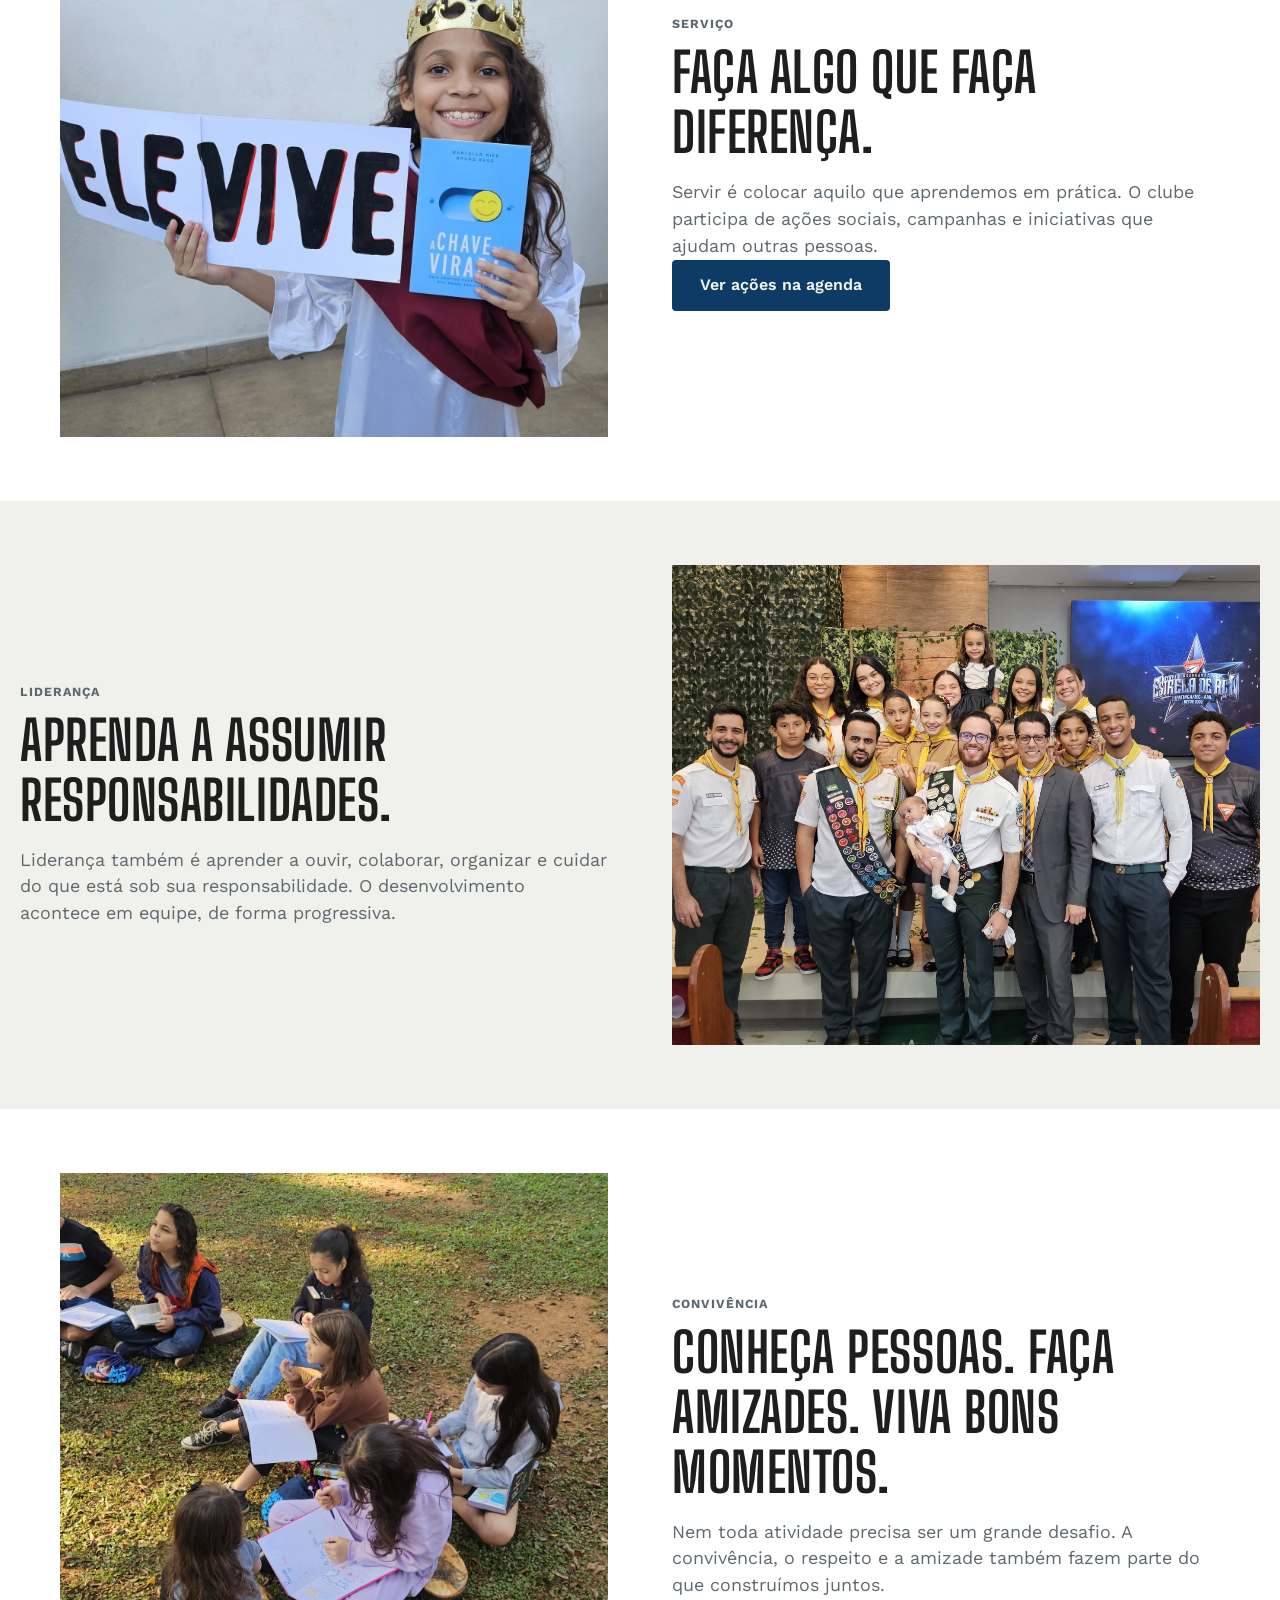
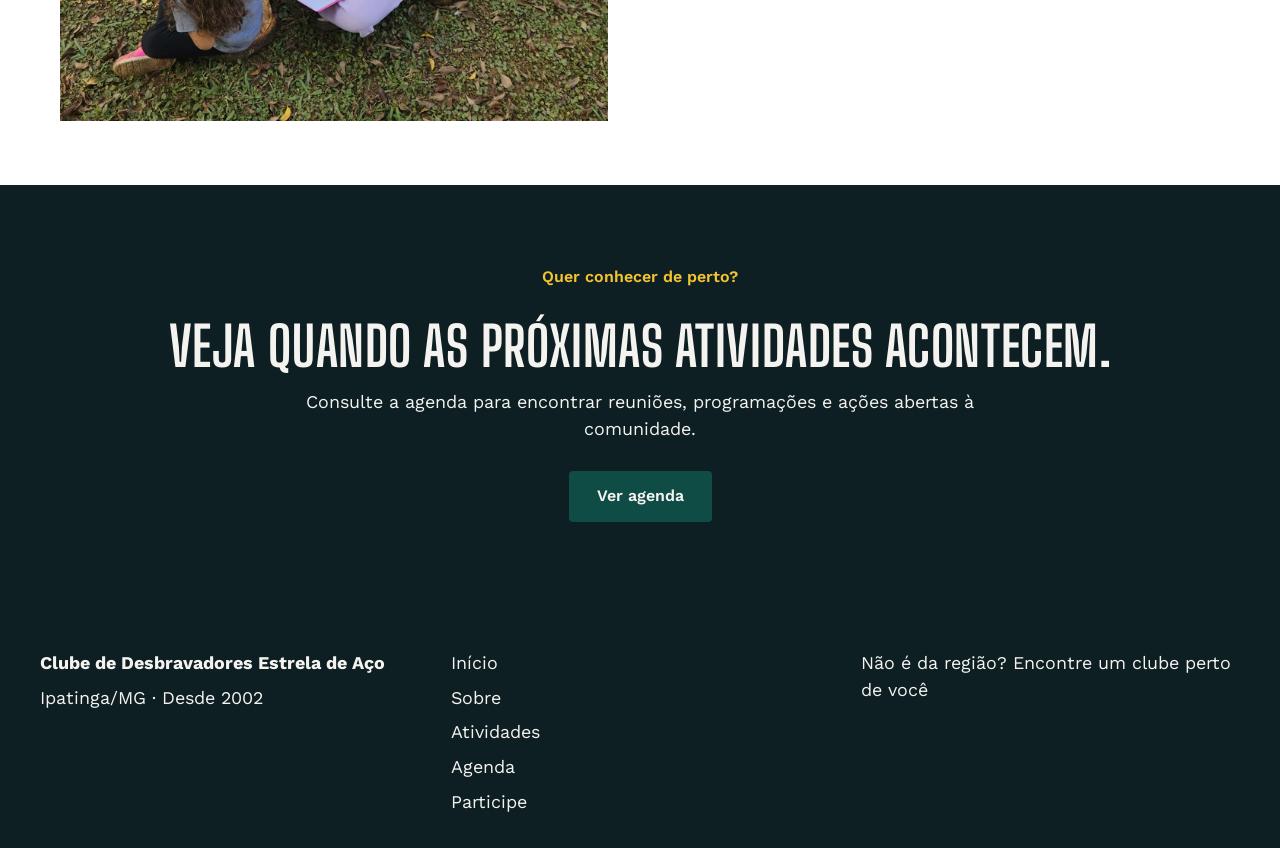
==== commit a57146ae: "voltando pra versão que funciona" ====
--- a/pages/atividades.html
+++ b/pages/atividades.html
@@ -18,6 +18,18 @@
   <link rel="stylesheet" href="../css/components/footer.css">
   <link rel="stylesheet" href="../css/components/layout.css">
   <link rel="stylesheet" href="../css/pages/atividades.css">
+
+  <style>
+    /* Ajustes finos de visual da página */
+    .atividades-header__placeholder::before {
+      background: linear-gradient(
+        90deg,
+        rgba(14, 31, 36, 0.75) 0%,
+        rgba(14, 31, 36, 0.45) 50%,
+        rgba(14, 31, 36, 0.15) 100%
+      ) !important;
+    }
+  </style>
 </head>
 <body>
   <a href="#conteudo-principal" class="skip-link">Pular para o conteúdo</a>
@@ -25,14 +37,6 @@
   <header class="site-header">
     <div class="site-header__inner">
       <a href="../index.html" class="site-header__logo">
-        <!--
-          [IMAGEM NECESSÁRIA]
-          Nome sugerido: logo-header.png
-          Local: assets/images/logo/
-          Uso: logo do clube dentro do header.
-          Descrição: versão da logo Estrela de Aço adequada para uso pequeno sobre
-          fundo verde petróleo.
-        -->
         <img src="../assets/images/logo/logo-header.png" alt="Clube de Desbravadores Estrela de Aço">
       </a>
 
@@ -55,22 +59,15 @@
 
   <main id="conteudo-principal">
     <section class="page-header atividades-header">
-      <!--
-        [IMAGEM DE FUNDO NECESSÁRIA]
-        Nome sugerido: atividades-hero.jpg
-        Local: assets/images/activities/
-        Proporção: 16:9 ou mais larga, alta resolução.
-        Uso: imagem de fundo do cabeçalho da página Atividades.
-        Descrição: fotografia real do Estrela de Aço em uma atividade ao ar livre,
-        com espaço visual para leitura do título.
-      -->
-      <div class="atividades-header__placeholder" aria-hidden="true">
-        <span>Imagem de fundo: atividades-hero.jpg</span>
-      </div>
+      <div 
+        class="atividades-header__placeholder" 
+        aria-hidden="true"
+        style="background-image: url('../assets/images/activities/atividades-hero.jpg'); background-size: cover; background-position: center;"
+      ></div>
 
       <div class="page-header__content">
         <p class="eyebrow">Viva, aprenda e participe</p>
-        <h1>Atividades</h1>
+        <h1 style="color: #ffffff;">Atividades</h1>
         <p>
           No Estrela de Aço, aprender acontece fazendo. As atividades combinam
           aventura, habilidades práticas, serviço, responsabilidade e convivência.
@@ -91,13 +88,6 @@
       </div>
 
       <div class="atividades-introducao__icone" aria-hidden="true">
-        <!--
-          [ÍCONE NECESSÁRIO]
-          Tipo: ícone de bússola/trilha/exploração.
-          Local sugerido: assets/icons/
-          Uso: apoio visual da introdução da página Atividades.
-          Estilo: desenho simples, traço escuro, compatível com a identidade visual.
-        -->
         <span>Ícone de exploração</span>
       </div>
     </section>
@@ -111,7 +101,6 @@
       <div class="atividades-categorias__grid">
         <a class="atividade-card atividade-card--aventura" href="#aventura">
           <span class="atividade-card__icone" aria-hidden="true">
-            <!-- [ÍCONE NECESSÁRIO] Ícone de montanha/trilha — assets/icons/icon-aventura.svg -->
             Ícone de aventura
           </span>
           <span class="atividade-card__categoria">Aventura</span>
@@ -121,7 +110,6 @@
 
         <a class="atividade-card atividade-card--aprendizado" href="#aprendizado">
           <span class="atividade-card__icone" aria-hidden="true">
-            <!-- [ÍCONE NECESSÁRIO] Ícone de aprendizado/habilidade — assets/icons/icon-aprendizado.svg -->
             Ícone de aprendizado
           </span>
           <span class="atividade-card__categoria">Aprendizado</span>
@@ -131,7 +119,6 @@
 
         <a class="atividade-card atividade-card--servico" href="#servico">
           <span class="atividade-card__icone" aria-hidden="true">
-            <!-- [ÍCONE NECESSÁRIO] Ícone de mãos/serviço — assets/icons/icon-servico.svg -->
             Ícone de serviço
           </span>
           <span class="atividade-card__categoria">Serviço</span>
@@ -141,7 +128,6 @@
 
         <a class="atividade-card atividade-card--lideranca" href="#lideranca">
           <span class="atividade-card__icone" aria-hidden="true">
-            <!-- [ÍCONE NECESSÁRIO] Ícone de liderança/equipe — assets/icons/icon-lideranca.svg -->
             Ícone de liderança
           </span>
           <span class="atividade-card__categoria">Liderança</span>
@@ -151,7 +137,6 @@
 
         <a class="atividade-card atividade-card--convivencia" href="#convivencia">
           <span class="atividade-card__icone" aria-hidden="true">
-            <!-- [ÍCONE NECESSÁRIO] Ícone de pessoas/amizade — assets/icons/icon-convivencia.svg -->
             Ícone de convivência
           </span>
           <span class="atividade-card__categoria">Convivência</span>
@@ -162,17 +147,12 @@
     </section>
 
     <section class="section atividade-destaque" id="aventura">
-      <div class="atividade-destaque__media atividade-destaque__media--aventura">
-        <!--
-          [IMAGEM NECESSÁRIA]
-          Nome sugerido: aventura-01.jpg
-          Local: assets/images/activities/
-          Proporção: 4:3 ou 3:2.
-          Uso: fotografia principal da categoria Aventura.
-          Descrição: atividade real do clube ao ar livre, preferencialmente com
-          trilha, acampamento, natureza ou desafio em equipe.
-        -->
-        <span>Imagem: aventura-01.jpg</span>
+      <div class="atividade-destaque__media atividade-destaque__media--aventura" style="padding: 0; border: none;">
+        <img 
+          src="../assets/images/activities/aventura-01.jpg" 
+          alt="atividade real do clube ao ar livre, preferencialmente com trilha, acampamento, natureza ou desafio em equipe."
+          style="width: 100%; height: 100%; object-fit: cover; display: block; border: none;"
+        >
       </div>
 
       <div class="atividade-destaque__conteudo">
@@ -192,16 +172,12 @@
     </section>
 
     <section class="section section--alt atividade-destaque atividade-destaque--invertido" id="aprendizado">
-      <div class="atividade-destaque__media atividade-destaque__media--aprendizado">
-        <!--
-          [IMAGEM NECESSÁRIA]
-          Nome sugerido: aprendizado-01.jpg
-          Local: assets/images/activities/
-          Proporção: 4:3 ou 3:2.
-          Uso: fotografia principal da categoria Aprendizado.
-          Descrição: desbravadores aprendendo ou praticando uma habilidade.
-        -->
-        <span>Imagem: aprendizado-01.jpg</span>
+      <div class="atividade-destaque__media atividade-destaque__media--aprendizado" style="padding: 0; border: none;">
+        <img 
+          src="../assets/images/activities/aprendizado-01.jpg" 
+          alt="desbravadores aprendendo ou praticando uma habilidade."
+          style="width: 100%; height: 100%; object-fit: cover; display: block; border: none;"
+        >
       </div>
 
       <div class="atividade-destaque__conteudo">
@@ -219,16 +195,12 @@
     </section>
 
     <section class="section atividade-destaque" id="servico">
-      <div class="atividade-destaque__media atividade-destaque__media--servico">
-        <!--
-          [IMAGEM NECESSÁRIA]
-          Nome sugerido: servico-01.jpg
-          Local: assets/images/activities/
-          Proporção: 4:3 ou 3:2.
-          Uso: fotografia principal da categoria Serviço.
-          Descrição: ação social, arrecadação, campanha ou atividade comunitária real.
-        -->
-        <span>Imagem: servico-01.jpg</span>
+      <div class="atividade-destaque__media atividade-destaque__media--servico" style="padding: 0; border: none;">
+        <img 
+          src="../assets/images/activities/servico-01.jpg" 
+          alt="ação social, arrecadação, campanha ou atividade comunitária real."
+          style="width: 100%; height: 100%; object-fit: cover; display: block; border: none;"
+        >
       </div>
 
       <div class="atividade-destaque__conteudo">
@@ -243,16 +215,12 @@
     </section>
 
     <section class="section section--alt atividade-destaque atividade-destaque--invertido" id="lideranca">
-      <div class="atividade-destaque__media atividade-destaque__media--lideranca">
-        <!--
-          [IMAGEM NECESSÁRIA]
-          Nome sugerido: lideranca-01.jpg
-          Local: assets/images/activities/
-          Proporção: 4:3 ou 3:2.
-          Uso: fotografia principal da categoria Liderança.
-          Descrição: equipe trabalhando junta, organização de atividade ou tarefa prática.
-        -->
-        <span>Imagem: lideranca-01.jpg</span>
+      <div class="atividade-destaque__media atividade-destaque__media--lideranca" style="padding: 0; border: none;">
+        <img 
+          src="../assets/images/activities/lideranca-01.jpg" 
+          alt="equipe trabalhando junta, organização de atividade ou tarefa prática."
+          style="width: 100%; height: 100%; object-fit: cover; display: block; border: none;"
+        >
       </div>
 
       <div class="atividade-destaque__conteudo">
@@ -267,16 +235,12 @@
     </section>
 
     <section class="section atividade-destaque" id="convivencia">
-      <div class="atividade-destaque__media atividade-destaque__media--convivencia">
-        <!--
-          [IMAGEM NECESSÁRIA]
-          Nome sugerido: convivencia-01.jpg
-          Local: assets/images/activities/
-          Proporção: 4:3 ou 3:2.
-          Uso: fotografia principal da categoria Convivência.
-          Descrição: momento de integração e amizade entre participantes.
-        -->
-        <span>Imagem: convivencia-01.jpg</span>
+      <div class="atividade-destaque__media atividade-destaque__media--convivencia" style="padding: 0; border: none;">
+        <img 
+          src="../assets/images/activities/convivencia-01.jpg" 
+          alt="momento de integração e amizade entre participantes."
+          style="width: 100%; height: 100%; object-fit: cover; display: block; border: none;"
+        >
       </div>
 
       <div class="atividade-destaque__conteudo">
@@ -317,7 +281,6 @@
       </nav>
 
       <div class="site-footer__coluna">
-        <!-- [PENDENTE] Links de redes sociais — ver integrations/social/ -->
         <p>
           Não é da região?
           <a href="https://www.adventistas.org/pt/desbravadores/encontre-um-clube/" target="_blank" rel="noopener">
@@ -331,4 +294,4 @@
   <script src="../js/core/navigation.js"></script>
   <script src="../js/core/main.js"></script>
 </body>
-</html>
+</html>
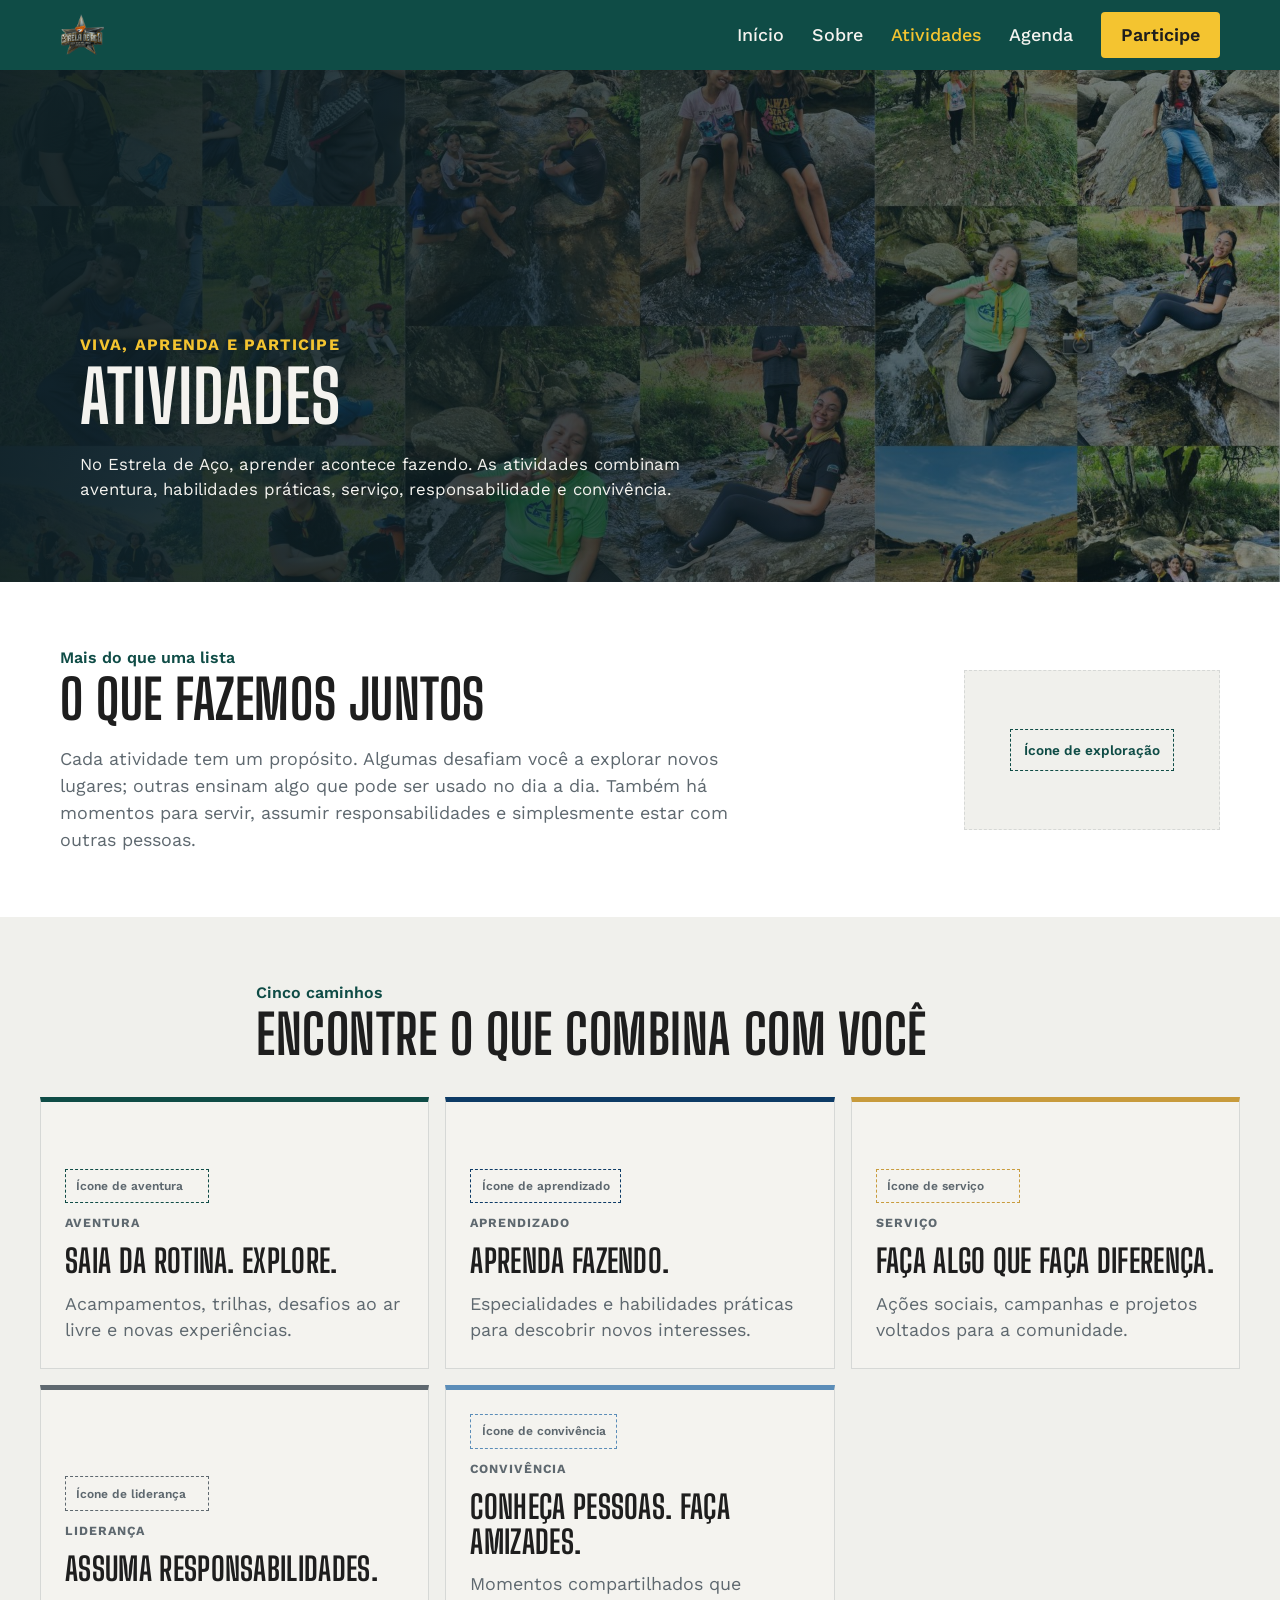
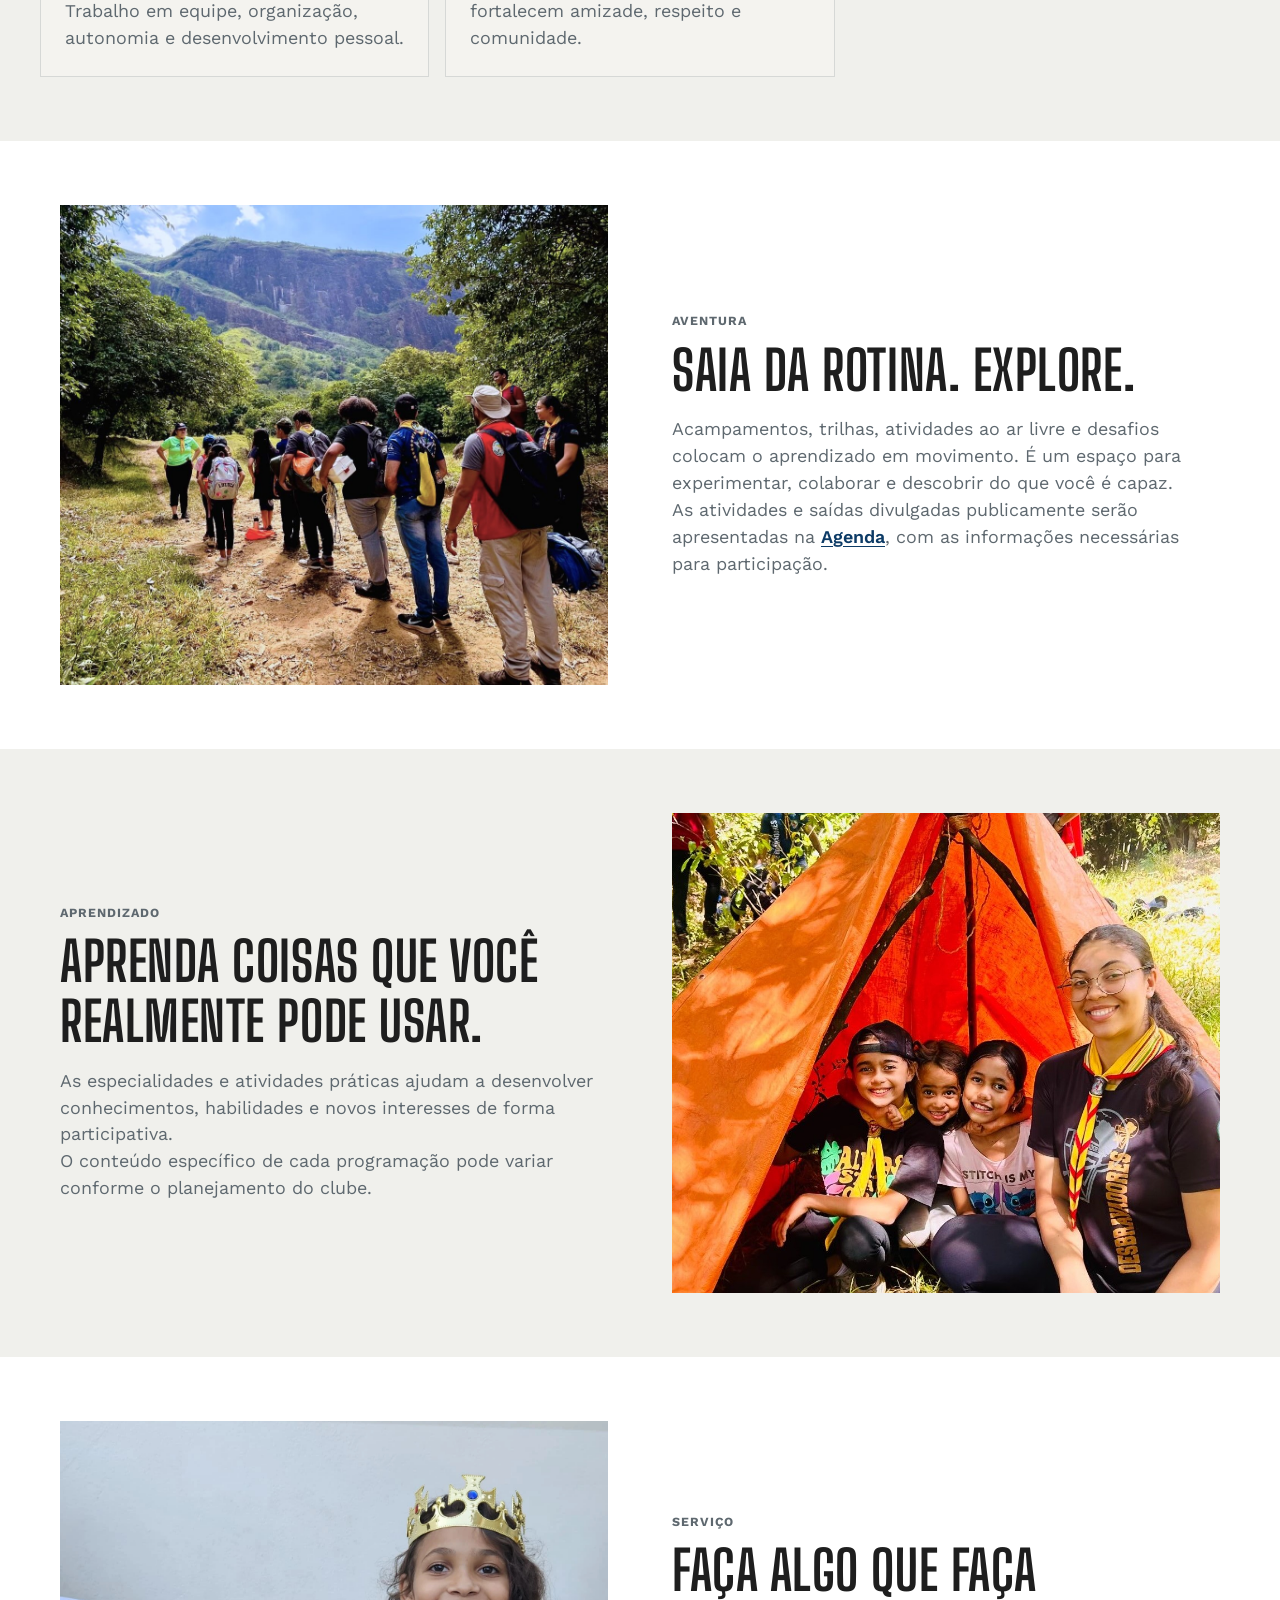
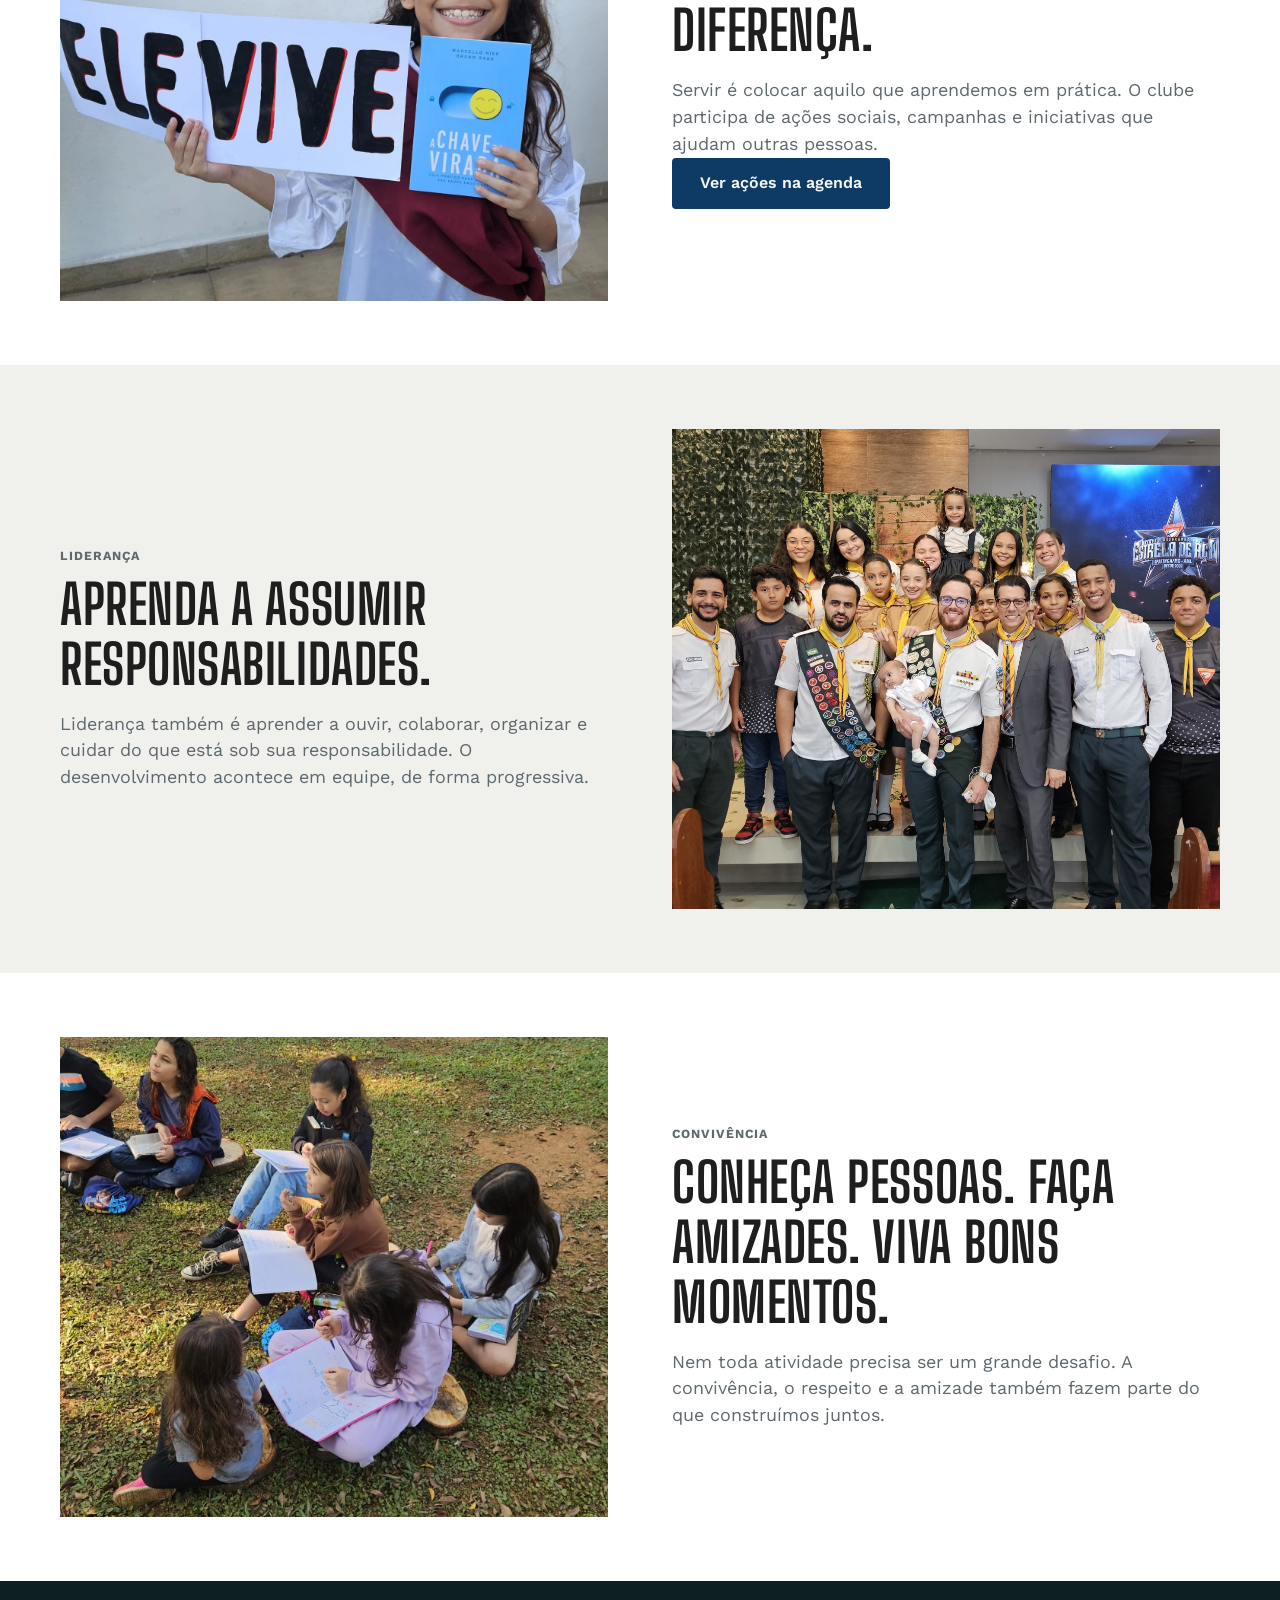
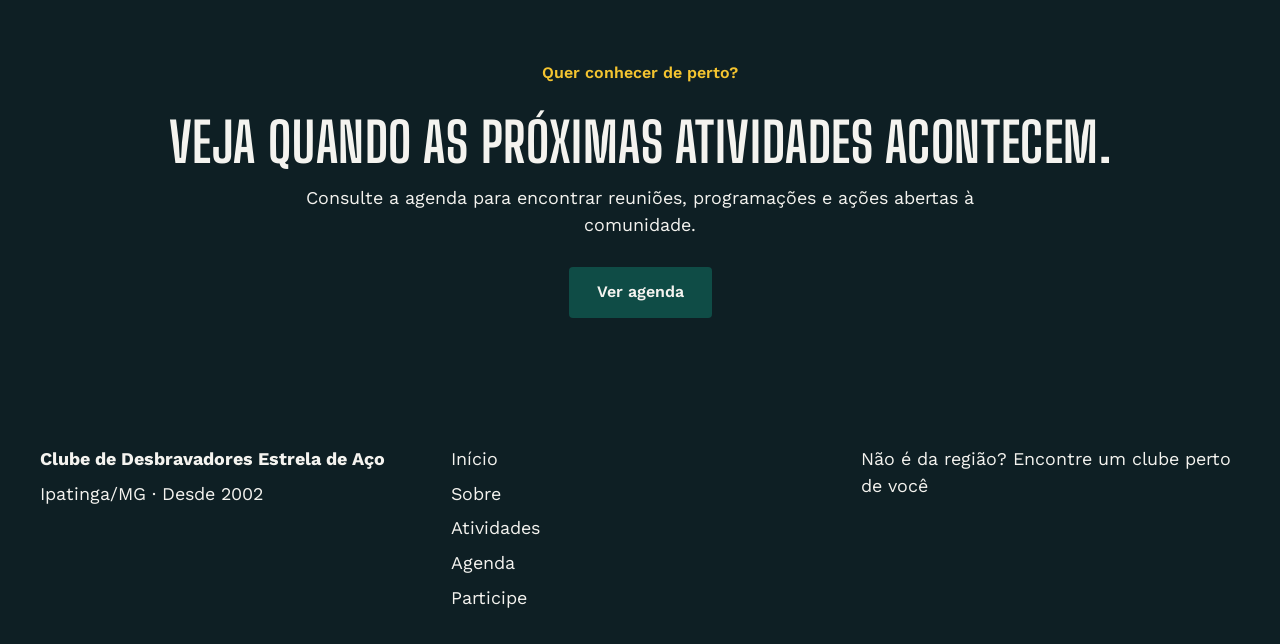
==== commit 2768fb04: "Atualizando atividades" ====
--- a/pages/atividades.html
+++ b/pages/atividades.html
@@ -18,18 +18,6 @@
   <link rel="stylesheet" href="../css/components/footer.css">
   <link rel="stylesheet" href="../css/components/layout.css">
   <link rel="stylesheet" href="../css/pages/atividades.css">
-
-  <style>
-    /* Ajustes finos de visual da página */
-    .atividades-header__placeholder::before {
-      background: linear-gradient(
-        90deg,
-        rgba(14, 31, 36, 0.75) 0%,
-        rgba(14, 31, 36, 0.45) 50%,
-        rgba(14, 31, 36, 0.15) 100%
-      ) !important;
-    }
-  </style>
 </head>
 <body>
   <a href="#conteudo-principal" class="skip-link">Pular para o conteúdo</a>
@@ -37,6 +25,14 @@
   <header class="site-header">
     <div class="site-header__inner">
       <a href="../index.html" class="site-header__logo">
+        <!--
+          [IMAGEM NECESSÁRIA]
+          Nome sugerido: logo-header.png
+          Local: assets/images/logo/
+          Uso: logo do clube dentro do header.
+          Descrição: versão da logo Estrela de Aço adequada para uso pequeno sobre
+          fundo verde petróleo.
+        -->
         <img src="../assets/images/logo/logo-header.png" alt="Clube de Desbravadores Estrela de Aço">
       </a>
 
@@ -58,16 +54,26 @@
   </header>
 
   <main id="conteudo-principal">
-    <section class="page-header atividades-header">
-      <div 
-        class="atividades-header__placeholder" 
-        aria-hidden="true"
-        style="background-image: url('../assets/images/activities/atividades-hero.jpg'); background-size: cover; background-position: center;"
-      ></div>
+
+    <!-- ==================== CABEÇALHO DA PÁGINA ==================== -->
+    <!-- CORREÇÃO: adicionada a classe "on-dark" (título e textos ficam claros sobre o fundo escuro) -->
+    <section class="page-header atividades-header on-dark">
+      <!--
+        [IMAGEM DE FUNDO NECESSÁRIA]
+        Nome do arquivo: atividades-hero.jpg
+        Local: assets/images/activities/
+        Proporção: 16:9 ou mais larga, alta resolução.
+        Uso: imagem de fundo do cabeçalho da página Atividades.
+        A foto é aplicada pelo CSS (atividades.css). Quando ela existir,
+        pode remover o <span> abaixo.
+      -->
+      <div class="atividades-header__placeholder" aria-hidden="true">
+        <!-- <span>Imagem de fundo: atividades-hero.jpg</span> -->
+      </div>
 
       <div class="page-header__content">
         <p class="eyebrow">Viva, aprenda e participe</p>
-        <h1 style="color: #ffffff;">Atividades</h1>
+        <h1>Atividades</h1>
         <p>
           No Estrela de Aço, aprender acontece fazendo. As atividades combinam
           aventura, habilidades práticas, serviço, responsabilidade e convivência.
@@ -75,6 +81,7 @@
       </div>
     </section>
 
+    <!-- ==================== INTRODUÇÃO ==================== -->
     <section class="section atividades-introducao">
       <div class="atividades-introducao__conteudo">
         <p class="eyebrow">Mais do que uma lista</p>
@@ -88,10 +95,18 @@
       </div>
 
       <div class="atividades-introducao__icone" aria-hidden="true">
+        <!--
+          [ÍCONE NECESSÁRIO]
+          Tipo: ícone de bússola/trilha/exploração.
+          Local sugerido: assets/icons/
+          Uso: apoio visual da introdução da página Atividades.
+          Estilo: desenho simples, traço escuro, compatível com a identidade visual.
+        -->
         <span>Ícone de exploração</span>
       </div>
     </section>
 
+    <!-- ==================== CARDS DAS CATEGORIAS ==================== -->
     <section class="section section--alt atividades-categorias" aria-labelledby="titulo-categorias">
       <div class="section-heading">
         <p class="eyebrow">Cinco caminhos</p>
@@ -101,6 +116,7 @@
       <div class="atividades-categorias__grid">
         <a class="atividade-card atividade-card--aventura" href="#aventura">
           <span class="atividade-card__icone" aria-hidden="true">
+            <!-- [ÍCONE NECESSÁRIO] Ícone de montanha/trilha — assets/icons/icon-aventura.svg -->
             Ícone de aventura
           </span>
           <span class="atividade-card__categoria">Aventura</span>
@@ -110,6 +126,7 @@
 
         <a class="atividade-card atividade-card--aprendizado" href="#aprendizado">
           <span class="atividade-card__icone" aria-hidden="true">
+            <!-- [ÍCONE NECESSÁRIO] Ícone de aprendizado/habilidade — assets/icons/icon-aprendizado.svg -->
             Ícone de aprendizado
           </span>
           <span class="atividade-card__categoria">Aprendizado</span>
@@ -119,6 +136,7 @@
 
         <a class="atividade-card atividade-card--servico" href="#servico">
           <span class="atividade-card__icone" aria-hidden="true">
+            <!-- [ÍCONE NECESSÁRIO] Ícone de mãos/serviço — assets/icons/icon-servico.svg -->
             Ícone de serviço
           </span>
           <span class="atividade-card__categoria">Serviço</span>
@@ -128,6 +146,7 @@
 
         <a class="atividade-card atividade-card--lideranca" href="#lideranca">
           <span class="atividade-card__icone" aria-hidden="true">
+            <!-- [ÍCONE NECESSÁRIO] Ícone de liderança/equipe — assets/icons/icon-lideranca.svg -->
             Ícone de liderança
           </span>
           <span class="atividade-card__categoria">Liderança</span>
@@ -137,6 +156,7 @@
 
         <a class="atividade-card atividade-card--convivencia" href="#convivencia">
           <span class="atividade-card__icone" aria-hidden="true">
+            <!-- [ÍCONE NECESSÁRIO] Ícone de pessoas/amizade — assets/icons/icon-convivencia.svg -->
             Ícone de convivência
           </span>
           <span class="atividade-card__categoria">Convivência</span>
@@ -146,13 +166,19 @@
       </div>
     </section>
 
+    <!--
+      SEÇÕES DE DESTAQUE
+      As fotos são aplicadas pelo CSS (atividades.css), em cada modificador
+      .atividade-destaque__media--categoria. Quando a foto real existir,
+      remova o <span> de placeholder da respectiva seção.
+      Local das fotos: assets/images/activities/  |  Proporção: 4:3 ou 3:2.
+    -->
+
+    <!-- ==================== AVENTURA ==================== -->
     <section class="section atividade-destaque" id="aventura">
-      <div class="atividade-destaque__media atividade-destaque__media--aventura" style="padding: 0; border: none;">
-        <img 
-          src="../assets/images/activities/aventura-01.jpg" 
-          alt="atividade real do clube ao ar livre, preferencialmente com trilha, acampamento, natureza ou desafio em equipe."
-          style="width: 100%; height: 100%; object-fit: cover; display: block; border: none;"
-        >
+      <div class="atividade-destaque__media atividade-destaque__media--aventura" role="img" aria-label="Atividade de aventura do Estrela de Aço">
+        <!-- [IMAGEM NECESSÁRIA] aventura-01.jpg — atividade ao ar livre: trilha, acampamento, natureza ou desafio em equipe. -->
+        <!-- <span>Imagem: aventura-01.jpg</span> -->
       </div>
 
       <div class="atividade-destaque__conteudo">
@@ -171,13 +197,11 @@
       </div>
     </section>
 
+    <!-- ==================== APRENDIZADO ==================== -->
     <section class="section section--alt atividade-destaque atividade-destaque--invertido" id="aprendizado">
-      <div class="atividade-destaque__media atividade-destaque__media--aprendizado" style="padding: 0; border: none;">
-        <img 
-          src="../assets/images/activities/aprendizado-01.jpg" 
-          alt="desbravadores aprendendo ou praticando uma habilidade."
-          style="width: 100%; height: 100%; object-fit: cover; display: block; border: none;"
-        >
+      <div class="atividade-destaque__media atividade-destaque__media--aprendizado" role="img" aria-label="Desbravadores aprendendo uma habilidade prática">
+        <!-- [IMAGEM NECESSÁRIA] aprendizado-01.jpg — desbravadores aprendendo ou praticando uma habilidade. -->
+        <!-- <span>Imagem: aprendizado-01.jpg</span> -->
       </div>
 
       <div class="atividade-destaque__conteudo">
@@ -194,13 +218,11 @@
       </div>
     </section>
 
+    <!-- ==================== SERVIÇO ==================== -->
     <section class="section atividade-destaque" id="servico">
-      <div class="atividade-destaque__media atividade-destaque__media--servico" style="padding: 0; border: none;">
-        <img 
-          src="../assets/images/activities/servico-01.jpg" 
-          alt="ação social, arrecadação, campanha ou atividade comunitária real."
-          style="width: 100%; height: 100%; object-fit: cover; display: block; border: none;"
-        >
+      <div class="atividade-destaque__media atividade-destaque__media--servico" role="img" aria-label="Ação de serviço à comunidade do Estrela de Aço">
+        <!-- [IMAGEM NECESSÁRIA] servico-01.jpg — ação social, arrecadação, campanha ou atividade comunitária real. -->
+        <!-- <span>Imagem: servico-01.jpg</span> -->
       </div>
 
       <div class="atividade-destaque__conteudo">
@@ -214,13 +236,11 @@
       </div>
     </section>
 
+    <!-- ==================== LIDERANÇA ==================== -->
     <section class="section section--alt atividade-destaque atividade-destaque--invertido" id="lideranca">
-      <div class="atividade-destaque__media atividade-destaque__media--lideranca" style="padding: 0; border: none;">
-        <img 
-          src="../assets/images/activities/lideranca-01.jpg" 
-          alt="equipe trabalhando junta, organização de atividade ou tarefa prática."
-          style="width: 100%; height: 100%; object-fit: cover; display: block; border: none;"
-        >
+      <div class="atividade-destaque__media atividade-destaque__media--lideranca" role="img" aria-label="Equipe do clube trabalhando junta">
+        <!-- [IMAGEM NECESSÁRIA] lideranca-01.jpg — equipe trabalhando junta, organização de atividade ou tarefa prática. -->
+        <!-- <span>Imagem: lideranca-01.jpg</span> -->
       </div>
 
       <div class="atividade-destaque__conteudo">
@@ -234,13 +254,11 @@
       </div>
     </section>
 
+    <!-- ==================== CONVIVÊNCIA ==================== -->
     <section class="section atividade-destaque" id="convivencia">
-      <div class="atividade-destaque__media atividade-destaque__media--convivencia" style="padding: 0; border: none;">
-        <img 
-          src="../assets/images/activities/convivencia-01.jpg" 
-          alt="momento de integração e amizade entre participantes."
-          style="width: 100%; height: 100%; object-fit: cover; display: block; border: none;"
-        >
+      <div class="atividade-destaque__media atividade-destaque__media--convivencia" role="img" aria-label="Momento de convivência entre os participantes do clube">
+        <!-- [IMAGEM NECESSÁRIA] convivencia-01.jpg — momento de integração e amizade entre participantes. -->
+        <!-- <span>Imagem: convivencia-01.jpg</span> -->
       </div>
 
       <div class="atividade-destaque__conteudo">
@@ -253,6 +271,7 @@
       </div>
     </section>
 
+    <!-- ==================== CTA FINAL ==================== -->
     <section class="section cta-final on-dark atividades-cta">
       <p class="eyebrow">Quer conhecer de perto?</p>
       <h2>Veja quando as próximas atividades acontecem.</h2>
@@ -281,6 +300,7 @@
       </nav>
 
       <div class="site-footer__coluna">
+        <!-- [PENDENTE] Links de redes sociais — ver integrations/social/ -->
         <p>
           Não é da região?
           <a href="https://www.adventistas.org/pt/desbravadores/encontre-um-clube/" target="_blank" rel="noopener">
@@ -294,4 +314,4 @@
   <script src="../js/core/navigation.js"></script>
   <script src="../js/core/main.js"></script>
 </body>
-</html>+</html>
--- a/css/pages/atividades.css
+++ b/css/pages/atividades.css
@@ -3,9 +3,13 @@
   atividades.css — Página Atividades
   Local no projeto: css/pages/atividades.css
 
-  Imagens desta página são intencionalmente placeholders.
-  Os locais e nomes sugeridos estão indicados no HTML.
+  Imagens: cada foto é aplicada via background-image (caminho relativo a
+  este arquivo: ../../assets/images/activities/). Enquanto o arquivo da foto
+  não existir, o placeholder (cor + texto tracejado) continua visível.
+  Quando a foto real for adicionada, remova o <span> de placeholder do HTML.
 */
+
+/* ==================== CABEÇALHO ==================== */
 
 .atividades-header {
   position: relative;
@@ -15,6 +19,7 @@
   overflow: hidden;
   isolation: isolate;
   background: var(--color-surface-texture);
+  padding: 0; /* anula o padding do .page-header (layout.css), evita espaço duplicado */
 }
 
 .atividades-header__placeholder {
@@ -32,6 +37,7 @@
     );
 }
 
+/* Camada de escurecimento (degradê) por cima da foto */
 .atividades-header__placeholder::before {
   content: "";
   position: absolute;
@@ -55,18 +61,16 @@
   text-align: center;
 }
 
+/* Foto real de fundo do cabeçalho (fica abaixo do degradê) */
 .atividades-header__placeholder::after {
   content: "";
   position: absolute;
   inset: 0;
   z-index: -1;
-  /*
-    [IMAGEM DE FUNDO]
-    Quando a foto real estiver disponível, adicionar:
-    background:
-      linear-gradient(...),
-      url("../../assets/images/activities/atividades-hero.jpg") center/cover no-repeat;
-  */
+  background-image: url("../../assets/images/activities/atividades-hero.jpg");
+  background-position: center;
+  background-size: cover;
+  background-repeat: no-repeat;
 }
 
 .atividades-header .page-header__content {
@@ -76,6 +80,14 @@
   color: var(--color-text-on-dark);
 }
 
+/* Eyebrow do cabeçalho: amarelo de destaque, com alto contraste sobre o degradê escuro */
+.atividades-header .eyebrow {
+  color: var(--color-accent);
+  font-weight: 700;
+  letter-spacing: 0.08em;
+  text-transform: uppercase;
+}
+
 .atividades-header h1 {
   margin-bottom: 1rem;
 }
@@ -85,6 +97,9 @@
   color: var(--color-text-on-dark);
   font-size: 1.05rem;
 }
+
+
+/* ==================== INTRODUÇÃO ==================== */
 
 .atividades-introducao {
   display: grid;
@@ -121,6 +136,9 @@
   font-size: 0.85rem;
   font-weight: 600;
 }
+
+
+/* ==================== CARDS DE CATEGORIA ==================== */
 
 .atividades-categorias .section-heading {
   max-width: 48rem;
@@ -171,13 +189,13 @@
 }
 
 /*
-  Correção: a categoria como cor de TEXTO não é usada aqui de propósito.
+  A categoria como cor de TEXTO não é usada aqui de propósito.
   1) --categoria-cor só existe dentro de .atividade-card (não chega até as
      seções .atividade-destaque, que ficam fora desse escopo).
   2) A cor de "Serviço" é o dourado, que reprova contraste WCAG como texto
-     sobre fundo claro (ver docs/design-system.md, seção 4.2).
+     sobre fundo claro (ver docs/design-system.md).
   A identidade de cada categoria continua visível pela borda do card e pelo
-  fundo da imagem de destaque — não precisa duplicar na cor do texto.
+  fundo da imagem de destaque.
 */
 .atividade-card__categoria,
 .atividade-destaque__categoria {
@@ -218,70 +236,99 @@
   --categoria-cor: var(--category-convivencia);
 }
 
+
+/* ==================== SEÇÕES DE DESTAQUE (IMAGEM + TEXTO) ==================== */
+
 .atividade-destaque {
   display: grid;
   gap: 2rem;
   align-items: center;
 }
 
+/*
+  CORREÇÃO DE ALINHAMENTO
+  .section--alt remove o max-width (para o fundo ocupar a tela toda). Como
+  estas seções são grid, o grid esticava até a borda da tela e a imagem/texto
+  saíam desalinhados das seções sem --alt. Aqui o conteúdo é recentralizado
+  na mesma largura de 1200px das outras seções.
+*/
+.section--alt.atividade-destaque {
+  padding-inline: max(1.25rem, calc((100% - 1200px) / 2 + 1.25rem));
+}
+
+.section--alt.atividade-destaque > * {
+  max-width: none;
+  margin-inline: 0;
+}
+
 .atividade-destaque__media {
+  position: relative;
   min-height: 20rem;
   display: grid;
   place-items: center;
   padding: 1.5rem;
-  background: var(--color-surface-texture);
+  background-color: var(--color-surface-texture);
   color: var(--color-text-on-dark);
   text-align: center;
   overflow: hidden;
+  isolation: isolate;
+}
+
+/* Texto de placeholder — remover do HTML quando a foto real existir */
+.atividade-destaque__media span {
   position: relative;
-}
-
-.atividade-destaque__media span {
+  z-index: 1;
   padding: 0.6rem 0.8rem;
   border: 1px dashed rgba(244, 243, 239, 0.6);
   background: rgba(14, 31, 36, 0.5);
   font-size: 0.8rem;
 }
 
+/* Camada da foto real: opacidade total, fica atrás do placeholder */
 .atividade-destaque__media::after {
   content: "";
   position: absolute;
   inset: 0;
-  /*
-    [IMAGEM NECESSÁRIA]
-    A foto real deve ser aplicada como background-image nesta camada.
-    Exemplos:
-    aventura-01.jpg
-    aprendizado-01.jpg
-    servico-01.jpg
-    lideranca-01.jpg
-    convivencia-01.jpg
-  */
+  z-index: 0;
   background-position: center;
   background-size: cover;
   background-repeat: no-repeat;
-  opacity: 0.16;
   pointer-events: none;
 }
 
 .atividade-destaque__media--aventura {
   background-color: var(--category-aventura);
 }
+.atividade-destaque__media--aventura::after {
+  background-image: url("../../assets/images/activities/aventura-01.jpg");
+}
 
 .atividade-destaque__media--aprendizado {
   background-color: var(--category-aprendizado);
 }
+.atividade-destaque__media--aprendizado::after {
+  background-image: url("../../assets/images/activities/aprendizado-01.jpg");
+}
 
 .atividade-destaque__media--servico {
   background-color: var(--category-servico);
 }
+.atividade-destaque__media--servico::after {
+  background-image: url("../../assets/images/activities/servico-01.jpg");
+}
 
 .atividade-destaque__media--lideranca {
   background-color: var(--category-lideranca);
 }
+.atividade-destaque__media--lideranca::after {
+  background-image: url("../../assets/images/activities/lideranca-01.jpg");
+}
 
 .atividade-destaque__media--convivencia {
   background-color: var(--category-convivencia);
+}
+.atividade-destaque__media--convivencia::after {
+  background-image: url("../../assets/images/activities/convivencia-01.jpg");
 }
 
 .atividade-destaque__conteudo {
@@ -307,6 +354,9 @@
   color: var(--color-primary);
 }
 
+
+/* ==================== CTA FINAL ==================== */
+
 .atividades-cta {
   text-align: center;
 }
@@ -320,6 +370,9 @@
   margin-inline: auto;
 }
 
+
+/* ==================== RESPONSIVIDADE ==================== */
+
 @media (min-width: 40rem) {
   .atividades-header {
     min-height: 32rem;
